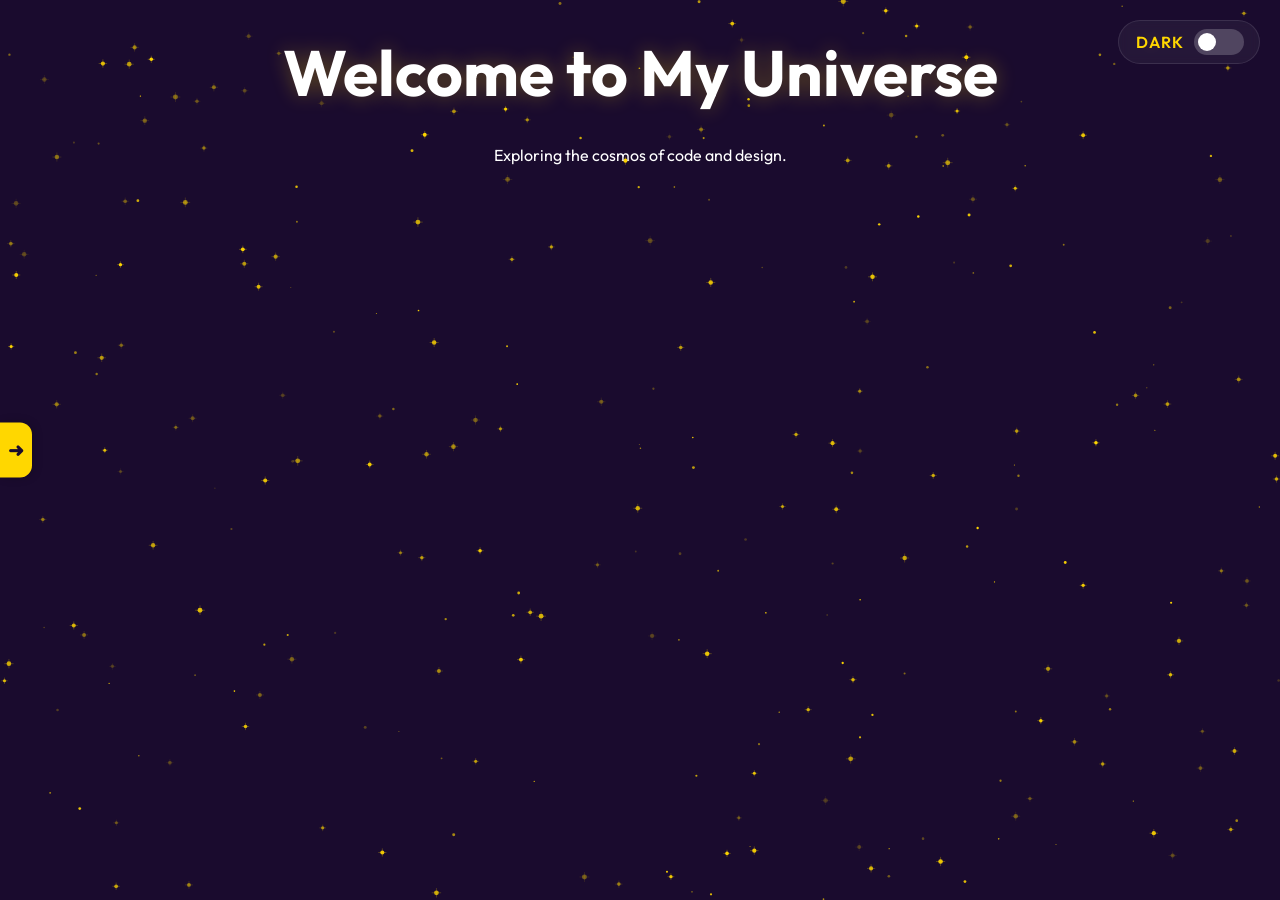
==== index.html @ 4bb1393d "Initial commit: Portfolio app with dark/light mode and animated stars" ====
<!DOCTYPE html>
<html lang="en">

<head>
    <meta charset="UTF-8">
    <meta name="viewport" content="width=device-width, initial-scale=1.0">
    <title>Portfolio</title>
    <link rel="preconnect" href="https://fonts.googleapis.com">
    <link rel="preconnect" href="https://fonts.gstatic.com" crossorigin>
    <link href="https://fonts.googleapis.com/css2?family=Outfit:wght@300;400;600;700&display=swap" rel="stylesheet">
    <link rel="stylesheet" href="style.css">
</head>

<body>
    <canvas id="star-canvas"></canvas>

    <div id="main-container">
        <!-- Slide Button -->
        <button id="nav-toggle" aria-label="Toggle Navigation">
            <span class="icon">➜</span>
        </button>

        <!-- Sidebar Navigation -->
        <nav id="sidebar">
            <div class="user-profile">
                <div class="avatar"></div>
                <div class="username">Muntadher</div>
            </div>
            <ul class="nav-links">
                <li><a href="index.html" class="active">Home</a></li>
                <li><a href="pages/portfolio.html">Portfolio</a></li>
                <li><a href="pages/about.html">About</a></li>
                <li><a href="pages/contact.html">Contact</a></li>
            </ul>
        </nav>

        <!-- Theme Toggle (Top Right) -->
        <div id="theme-toggle-wrapper">
            <span id="theme-label">Dark</span>
            <label class="switch">
                <input type="checkbox" id="theme-toggle">
                <span class="slider round"></span>
            </label>
        </div>

        <!-- Main Content Area -->
        <main id="content">
            <section id="home" class="hero-section">
                <h1>Welcome to My Universe</h1>
                <p>Exploring the cosmos of code and design.</p>
            </section>
            <!-- Other sections can be added here -->
        </main>
    </div>

    <script src="script.js"></script>
</body>

</html>
---- style.css ----
:root {
    --bg-color: #1a0b2e;
    /* Dark Purple */
    --text-color: #ffffff;
    --accent-color: #ffd700;
    /* Gold */
    --sidebar-bg: rgba(255, 255, 255, 0.05);
    --glass-border: rgba(255, 255, 255, 0.1);
    --font-main: 'Outfit', sans-serif;
    --transition-speed: 0.4s;
}

[data-theme="light"] {
    --bg-color: #fce4ec;
    /* Very light pink/purple for contrast with gold */
    --text-color: #2d1b4e;
    --accent-color: #d4af37;
    /* Darker gold for visibility */
    --sidebar-bg: rgba(0, 0, 0, 0.05);
    --glass-border: rgba(0, 0, 0, 0.1);
}

* {
    margin: 0;
    padding: 0;
    box-sizing: border-box;
}

body {
    background-color: var(--bg-color);
    color: var(--text-color);
    font-family: var(--font-main);
    overflow-x: hidden;
    transition: background-color var(--transition-speed);
    height: 100vh;
    width: 100vw;
}

/* Background Stars */
#star-canvas {
    position: fixed;
    top: 0;
    left: 0;
    width: 100%;
    height: 100%;
    z-index: -1;
    pointer-events: none;
}

/* Navigation & Sidebar */
#nav-toggle {
    position: fixed;
    top: 50%;
    left: 0;
    transform: translateY(-50%);
    background: var(--accent-color);
    border: none;
    padding: 1rem 0.5rem;
    cursor: pointer;
    border-top-right-radius: 12px;
    border-bottom-right-radius: 12px;
    z-index: 100;
    box-shadow: 2px 0 10px rgba(0, 0, 0, 0.2);
    transition: left var(--transition-speed) ease;
}

#nav-toggle .icon {
    display: block;
    color: var(--bg-color);
    font-weight: bold;
    font-size: 1.2rem;
    transition: transform var(--transition-speed);
}

#sidebar {
    position: fixed;
    top: 0;
    left: -280px;
    /* Hidden by default */
    width: 280px;
    height: 100%;
    background: var(--sidebar-bg);
    backdrop-filter: blur(15px);
    -webkit-backdrop-filter: blur(15px);
    border-right: 1px solid var(--glass-border);
    padding: 2rem;
    display: flex;
    flex-direction: column;
    transition: left var(--transition-speed) ease;
    z-index: 99;
}

/* Open State */
body.nav-open #sidebar {
    left: 0;
}

body.nav-open #nav-toggle {
    left: 280px;
}

body.nav-open #nav-toggle .icon {
    transform: rotate(180deg);
}

/* Sidebar Content */
.user-profile {
    margin-bottom: 3rem;
    text-align: center;
}

.avatar {
    width: 80px;
    height: 80px;
    background-color: var(--accent-color);
    border-radius: 50%;
    margin: 0 auto 1rem;
    box-shadow: 0 0 15px var(--accent-color);
}

.username {
    font-size: 1.5rem;
    font-weight: 700;
}

.nav-links {
    list-style: none;
    flex: 1;
    display: flex;
    flex-direction: column;
}

.nav-links li {
    margin-bottom: 1.5rem;
}

.nav-links a {
    text-decoration: none;
    color: var(--text-color);
    font-size: 1.2rem;
    font-weight: 600;
    transition: color 0.3s;
}

.nav-links a:hover {
    color: var(--accent-color);
}

.spacer {
    flex-grow: 1;
}

/* Theme Switch Top Right */
#theme-toggle-wrapper {
    position: fixed;
    top: 20px;
    right: 20px;
    display: flex;
    align-items: center;
    gap: 10px;
    z-index: 100;
    background: var(--sidebar-bg);
    backdrop-filter: blur(5px);
    padding: 8px 15px;
    border-radius: 30px;
    border: 1px solid var(--glass-border);
}

#theme-label {
    font-weight: 600;
    font-size: 1rem;
    text-transform: uppercase;
    letter-spacing: 1px;
    color: var(--accent-color);
    min-width: 50px;
    /* Prevent jump when text changes */
    text-align: right;
}

.switch {
    position: relative;
    display: inline-block;
    width: 50px;
    height: 26px;
}

.switch input {
    opacity: 0;
    width: 0;
    height: 0;
}

.slider {
    position: absolute;
    cursor: pointer;
    top: 0;
    left: 0;
    right: 0;
    bottom: 0;
    background-color: rgba(255, 255, 255, 0.2);
    transition: .4s;
}

.slider:before {
    position: absolute;
    content: "";
    height: 18px;
    width: 18px;
    left: 4px;
    bottom: 4px;
    background-color: white;
    transition: .4s;
}

input:checked+.slider {
    background-color: var(--accent-color);
}

input:checked+.slider:before {
    transform: translateX(24px);
    background-color: var(--bg-color);
}

.slider.round {
    border-radius: 34px;
}

.slider.round:before {
    border-radius: 50%;
}


/* Content */
main#content {
    padding: 2rem;
    width: 100%;
    height: 100%;
    display: flex;
    align-items: center;
    justify-content: center;
    transition: padding-left var(--transition-speed) ease;
}



.hero-section {
    text-align: center;
}

.hero-section h1 {
    font-size: 4rem;
    margin-bottom: 2rem;
    text-shadow: 0 0 20px rgba(255, 215, 0, 0.3);
}

@media (max-width: 768px) {
    .hero-section h1 {
        font-size: 2.5rem;
    }
}

/* Page Sections */
.page-section {
    max-width: 800px;
    margin: 0 auto;
    text-align: center;
    padding: 2rem;
    background: rgba(255, 255, 255, 0.03);
    backdrop-filter: blur(10px);
    border-radius: 20px;
    border: 1px solid var(--glass-border);
}

.page-section h1 {
    font-size: 3rem;
    margin-bottom: 1rem;
    color: var(--accent-color);
}

.page-section p {
    font-size: 1.2rem;
    line-height: 1.6;
}

/* Active Link State */
.nav-links a.active {
    color: var(--accent-color);
    position: relative;
}

.nav-links a.active::after {
    content: '';
    position: absolute;
    bottom: -5px;
    left: 0;
    width: 100%;
    height: 2px;
    background: var(--accent-color);
}
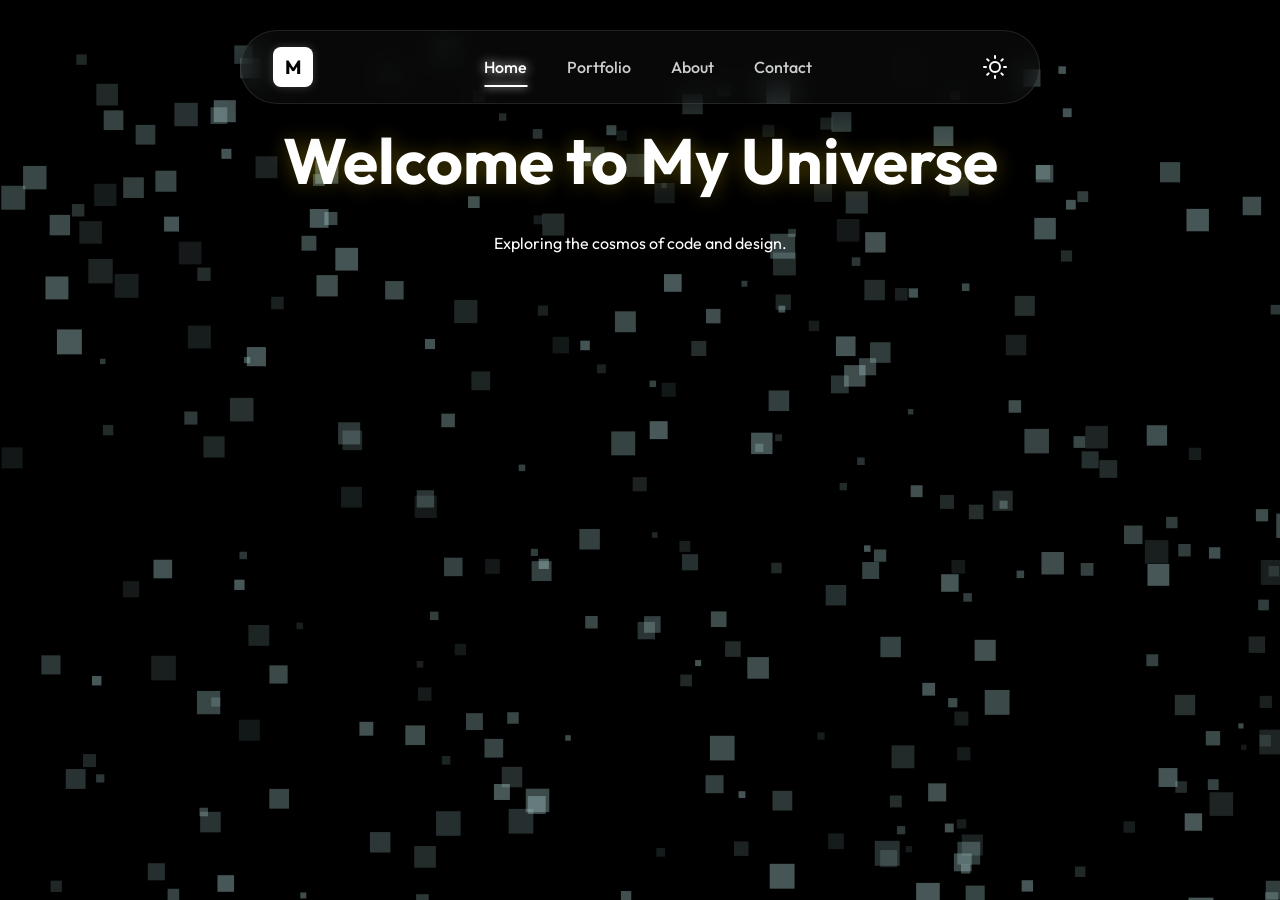
==== commit a8da31cc: "portfolio theme changes" ====
--- a/index.html
+++ b/index.html
@@ -15,33 +15,35 @@
     <canvas id="star-canvas"></canvas>
 
     <div id="main-container">
-        <!-- Slide Button -->
-        <button id="nav-toggle" aria-label="Toggle Navigation">
-            <span class="icon">➜</span>
-        </button>
+        <!-- Floating Navigation -->
+        <nav id="floating-nav">
+            <div class="nav-logo">
+                <div class="logo-box">M</div>
+            </div>
 
-        <!-- Sidebar Navigation -->
-        <nav id="sidebar">
-            <div class="user-profile">
-                <div class="avatar"></div>
-                <div class="username">Muntadher</div>
-            </div>
             <ul class="nav-links">
                 <li><a href="index.html" class="active">Home</a></li>
                 <li><a href="pages/portfolio.html">Portfolio</a></li>
                 <li><a href="pages/about.html">About</a></li>
                 <li><a href="pages/contact.html">Contact</a></li>
             </ul>
+
+            <button id="theme-toggle" aria-label="Toggle Theme">
+                <!-- Sun Icon (Default for dark mode) -->
+                <svg class="theme-icon" xmlns="http://www.w3.org/2000/svg" width="24" height="24" viewBox="0 0 24 24"
+                    fill="none" stroke="currentColor" stroke-width="2" stroke-linecap="round" stroke-linejoin="round">
+                    <circle cx="12" cy="12" r="5"></circle>
+                    <line x1="12" y1="1" x2="12" y2="3"></line>
+                    <line x1="12" y1="21" x2="12" y2="23"></line>
+                    <line x1="4.22" y1="4.22" x2="5.64" y2="5.64"></line>
+                    <line x1="18.36" y1="18.36" x2="19.78" y2="19.78"></line>
+                    <line x1="1" y1="12" x2="3" y2="12"></line>
+                    <line x1="21" y1="12" x2="23" y2="12"></line>
+                    <line x1="4.22" y1="19.78" x2="5.64" y2="18.36"></line>
+                    <line x1="18.36" y1="5.64" x2="19.78" y2="4.22"></line>
+                </svg>
+            </button>
         </nav>
-
-        <!-- Theme Toggle (Top Right) -->
-        <div id="theme-toggle-wrapper">
-            <span id="theme-label">Dark</span>
-            <label class="switch">
-                <input type="checkbox" id="theme-toggle">
-                <span class="slider round"></span>
-            </label>
-        </div>
 
         <!-- Main Content Area -->
         <main id="content">
--- a/style.css
+++ b/style.css
@@ -1,22 +1,20 @@
 :root {
-    --bg-color: #1a0b2e;
-    /* Dark Purple */
+    --bg-color: #000000;
+    /* Black */
     --text-color: #ffffff;
     --accent-color: #ffd700;
     /* Gold */
-    --sidebar-bg: rgba(255, 255, 255, 0.05);
-    --glass-border: rgba(255, 255, 255, 0.1);
+    --input-bg: rgba(255, 255, 255, 0.1);
+    --glass-border: rgba(255, 255, 255, 0.2);
     --font-main: 'Outfit', sans-serif;
     --transition-speed: 0.4s;
 }
 
 [data-theme="light"] {
-    --bg-color: #fce4ec;
-    /* Very light pink/purple for contrast with gold */
-    --text-color: #2d1b4e;
+    --bg-color: #ffffff;
+    --text-color: #1a1a1a;
     --accent-color: #d4af37;
-    /* Darker gold for visibility */
-    --sidebar-bg: rgba(0, 0, 0, 0.05);
+    --input-bg: rgba(0, 0, 0, 0.05);
     --glass-border: rgba(0, 0, 0, 0.1);
 }
 
@@ -36,209 +34,147 @@
     width: 100vw;
 }
 
-/* Background Stars */
+/* Background Canvas */
 #star-canvas {
     position: fixed;
     top: 0;
     left: 0;
     width: 100%;
     height: 100%;
-    z-index: -1;
+    z-index: 0;
     pointer-events: none;
 }
 
-/* Navigation & Sidebar */
-#nav-toggle {
+/* Floating Navigation */
+#floating-nav {
     position: fixed;
-    top: 50%;
-    left: 0;
-    transform: translateY(-50%);
-    background: var(--accent-color);
-    border: none;
-    padding: 1rem 0.5rem;
-    cursor: pointer;
-    border-top-right-radius: 12px;
-    border-bottom-right-radius: 12px;
-    z-index: 100;
-    box-shadow: 2px 0 10px rgba(0, 0, 0, 0.2);
-    transition: left var(--transition-speed) ease;
-}
-
-#nav-toggle .icon {
-    display: block;
+    top: 30px;
+    left: 50%;
+    transform: translateX(-50%);
+    display: flex;
+    align-items: center;
+    justify-content: space-between;
+    width: 90%;
+    max-width: 800px;
+    background: rgba(20, 20, 20, 0.4);
+    /* Dark semi-transparent */
+    backdrop-filter: blur(15px);
+    -webkit-backdrop-filter: blur(15px);
+    padding: 1rem 2rem;
+    border-radius: 50px;
+    border: 1px solid rgba(255, 255, 255, 0.1);
+    box-shadow: 0 10px 30px rgba(0, 0, 0, 0.5);
+    z-index: 1000;
+    transition: all 0.3s ease;
+}
+
+[data-theme="light"] #floating-nav {
+    background: rgba(255, 255, 255, 0.5);
+    border: 1px solid rgba(0, 0, 0, 0.1);
+}
+
+/* Logo */
+.nav-logo {
+    display: flex;
+    align-items: center;
+}
+
+.logo-box {
+    width: 40px;
+    height: 40px;
+    background: var(--text-color);
     color: var(--bg-color);
+    display: flex;
+    align-items: center;
+    justify-content: center;
     font-weight: bold;
     font-size: 1.2rem;
-    transition: transform var(--transition-speed);
-}
-
-#sidebar {
-    position: fixed;
-    top: 0;
-    left: -280px;
-    /* Hidden by default */
-    width: 280px;
-    height: 100%;
-    background: var(--sidebar-bg);
-    backdrop-filter: blur(15px);
-    -webkit-backdrop-filter: blur(15px);
-    border-right: 1px solid var(--glass-border);
-    padding: 2rem;
-    display: flex;
-    flex-direction: column;
-    transition: left var(--transition-speed) ease;
-    z-index: 99;
-}
-
-/* Open State */
-body.nav-open #sidebar {
-    left: 0;
-}
-
-body.nav-open #nav-toggle {
-    left: 280px;
-}
-
-body.nav-open #nav-toggle .icon {
-    transform: rotate(180deg);
-}
-
-/* Sidebar Content */
-.user-profile {
-    margin-bottom: 3rem;
-    text-align: center;
-}
-
-.avatar {
-    width: 80px;
-    height: 80px;
-    background-color: var(--accent-color);
-    border-radius: 50%;
-    margin: 0 auto 1rem;
-    box-shadow: 0 0 15px var(--accent-color);
-}
-
-.username {
-    font-size: 1.5rem;
-    font-weight: 700;
-}
-
+    border-radius: 8px;
+    box-shadow: 0 0 10px rgba(255, 255, 255, 0.2);
+}
+
+/* Nav Links */
 .nav-links {
     list-style: none;
-    flex: 1;
-    display: flex;
-    flex-direction: column;
+    display: flex;
+    gap: 2.5rem;
+    margin: 0;
+    padding: 0;
 }
 
 .nav-links li {
-    margin-bottom: 1.5rem;
+    margin: 0;
 }
 
 .nav-links a {
+    position: relative;
     text-decoration: none;
     color: var(--text-color);
-    font-size: 1.2rem;
-    font-weight: 600;
-    transition: color 0.3s;
-}
-
-.nav-links a:hover {
-    color: var(--accent-color);
-}
-
-.spacer {
-    flex-grow: 1;
-}
-
-/* Theme Switch Top Right */
-#theme-toggle-wrapper {
-    position: fixed;
-    top: 20px;
-    right: 20px;
-    display: flex;
-    align-items: center;
-    gap: 10px;
-    z-index: 100;
-    background: var(--sidebar-bg);
-    backdrop-filter: blur(5px);
-    padding: 8px 15px;
-    border-radius: 30px;
-    border: 1px solid var(--glass-border);
-}
-
-#theme-label {
-    font-weight: 600;
     font-size: 1rem;
-    text-transform: uppercase;
-    letter-spacing: 1px;
-    color: var(--accent-color);
-    min-width: 50px;
-    /* Prevent jump when text changes */
-    text-align: right;
-}
-
-.switch {
-    position: relative;
-    display: inline-block;
-    width: 50px;
-    height: 26px;
-}
-
-.switch input {
-    opacity: 0;
-    width: 0;
-    height: 0;
-}
-
-.slider {
+    font-weight: 500;
+    transition: color 0.3s, text-shadow 0.3s;
+    opacity: 0.8;
+}
+
+.nav-links a:hover,
+.nav-links a.active {
+    opacity: 1;
+    color: var(--text-color);
+    /* Glow effect */
+    text-shadow: 0 0 12px var(--text-color);
+}
+
+/* Underline Animation */
+.nav-links a::after {
+    content: '';
     position: absolute;
+    bottom: -10px;
+    left: 50%;
+    transform: translateX(-50%);
+    width: 0%;
+    height: 2px;
+    background-color: var(--text-color);
+    /* Match text color like reference */
+    transition: width 0.3s ease;
+    box-shadow: 0 0 8px var(--text-color);
+}
+
+.nav-links a:hover::after,
+.nav-links a.active::after {
+    width: 100%;
+}
+
+/* Theme Toggle Button */
+#theme-toggle {
+    background: none;
+    border: none;
     cursor: pointer;
-    top: 0;
-    left: 0;
-    right: 0;
-    bottom: 0;
-    background-color: rgba(255, 255, 255, 0.2);
-    transition: .4s;
-}
-
-.slider:before {
-    position: absolute;
-    content: "";
-    height: 18px;
-    width: 18px;
-    left: 4px;
-    bottom: 4px;
-    background-color: white;
-    transition: .4s;
-}
-
-input:checked+.slider {
-    background-color: var(--accent-color);
-}
-
-input:checked+.slider:before {
-    transform: translateX(24px);
-    background-color: var(--bg-color);
-}
-
-.slider.round {
-    border-radius: 34px;
-}
-
-.slider.round:before {
-    border-radius: 50%;
+    color: var(--text-color);
+    transition: transform 0.3s ease, filter 0.3s;
+    display: flex;
+    align-items: center;
+    justify-content: center;
+}
+
+#theme-toggle:hover {
+    transform: rotate(15deg) scale(1.1);
+    filter: drop-shadow(0 0 5px var(--text-color));
 }
 
 
 /* Content */
 main#content {
     padding: 2rem;
+    padding-top: 120px;
+    /* Safe space for floating nav */
     width: 100%;
     height: 100%;
     display: flex;
     align-items: center;
     justify-content: center;
     transition: padding-left var(--transition-speed) ease;
+    position: relative;
+    z-index: 2;
 }
 
 
@@ -282,18 +218,4 @@
     line-height: 1.6;
 }
 
-/* Active Link State */
-.nav-links a.active {
-    color: var(--accent-color);
-    position: relative;
-}
-
-.nav-links a.active::after {
-    content: '';
-    position: absolute;
-    bottom: -5px;
-    left: 0;
-    width: 100%;
-    height: 2px;
-    background: var(--accent-color);
-}+/* Active Link State */
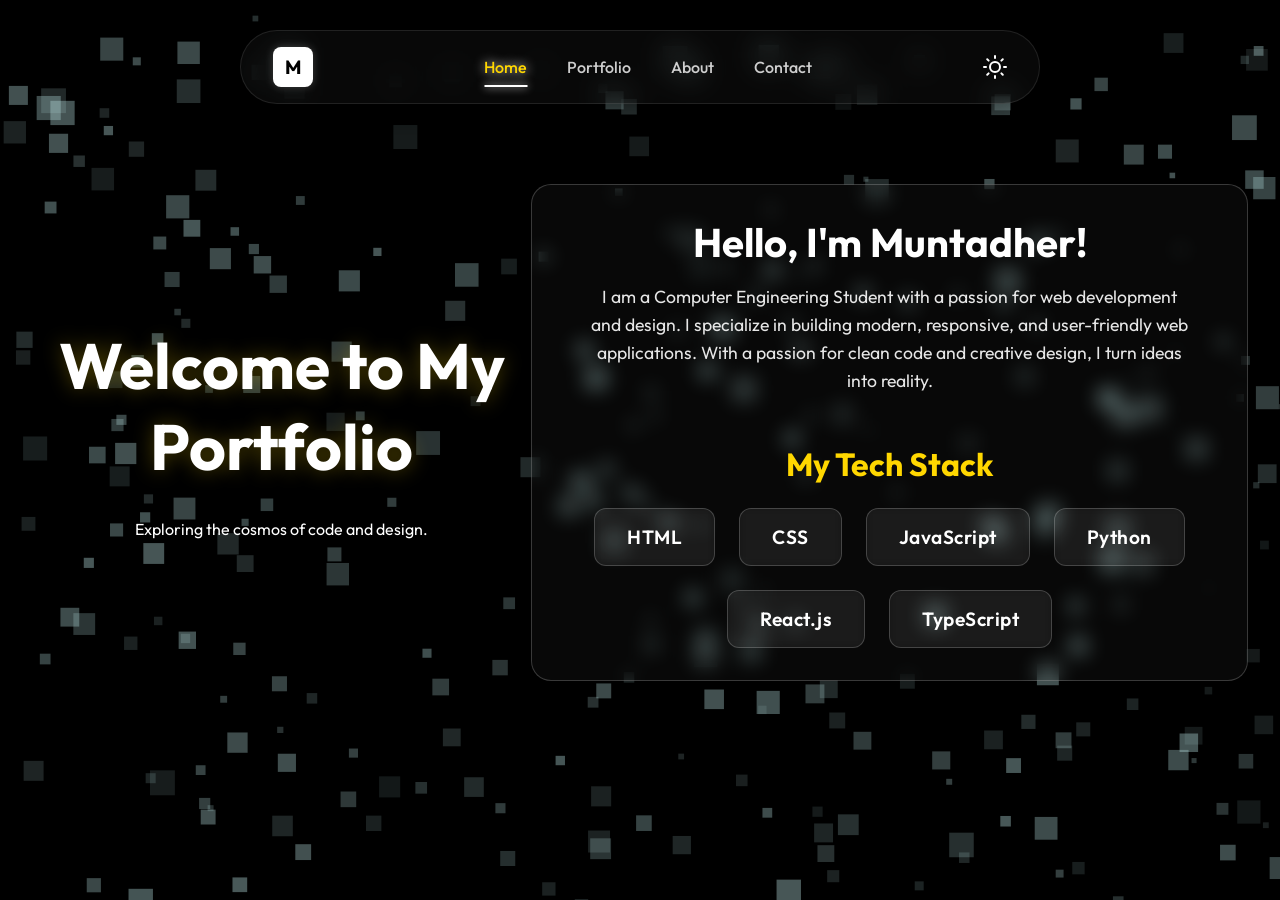
==== commit b4a88365: "Skills and intro" ====
--- a/index.html
+++ b/index.html
@@ -48,8 +48,44 @@
         <!-- Main Content Area -->
         <main id="content">
             <section id="home" class="hero-section">
-                <h1>Welcome to My Universe</h1>
+                <h1>Welcome to My Portfolio</h1>
                 <p>Exploring the cosmos of code and design.</p>
+            </section>
+
+            <!-- Intro & Skills Section -->
+            <section id="intro-skills" class="page-section">
+                <div class="intro-container">
+                    <h2>Hello, I'm Muntadher!</h2>
+                    <p>
+                        I am a Computer Engineering Student with a passion for web development and design.
+                        I specialize in building modern, responsive, and user-friendly web applications.
+                        With a passion for clean code and creative design, I turn ideas into reality.
+                    </p>
+                </div>
+
+                <div class="skills-container">
+                    <h3>My Tech Stack</h3>
+                    <div class="skills-grid">
+                        <div class="skill-card">
+                            <span class="skill-name">HTML</span>
+                        </div>
+                        <div class="skill-card">
+                            <span class="skill-name">CSS</span>
+                        </div>
+                        <div class="skill-card">
+                            <span class="skill-name">JavaScript</span>
+                        </div>
+                        <div class="skill-card">
+                            <span class="skill-name">Python</span>
+                        </div>
+                        <div class="skill-card">
+                            <span class="skill-name">React.js</span>
+                        </div>
+                        <div class="skill-card">
+                            <span class="skill-name">TypeScript</span>
+                        </div>
+                    </div>
+                </div>
             </section>
             <!-- Other sections can be added here -->
         </main>
--- a/style.css
+++ b/style.css
@@ -218,4 +218,78 @@
     line-height: 1.6;
 }
 
-/* Active Link State */+/* Active Link State */
+.nav-links a.active {
+    color: var(--accent-color);
+}
+
+/* Intro & Skills Section */
+#intro-skills {
+    margin-top: 4rem;
+    margin-bottom: 4rem;
+    display: flex;
+    flex-direction: column;
+    gap: 3rem;
+}
+
+.intro-container h2 {
+    font-size: 2.5rem;
+    margin-bottom: 1rem;
+    color: var(--text-color);
+}
+
+.intro-container p {
+    font-size: 1.1rem;
+    opacity: 0.9;
+    max-width: 600px;
+    margin: 0 auto;
+}
+
+.skills-container h3 {
+    font-size: 2rem;
+    margin-bottom: 1.5rem;
+    color: var(--accent-color);
+}
+
+.skills-grid {
+    display: flex;
+    flex-wrap: wrap;
+    justify-content: center;
+    gap: 1.5rem;
+}
+
+.skill-card {
+    background: rgba(255, 255, 255, 0.05);
+    backdrop-filter: blur(5px);
+    border: 1px solid var(--glass-border);
+    padding: 1rem 2rem;
+    border-radius: 12px;
+    transition: all 0.3s ease;
+    cursor: default;
+    position: relative;
+    overflow: hidden;
+}
+
+.skill-card:hover {
+    transform: translateY(-5px);
+    background: rgba(255, 255, 255, 0.1);
+    box-shadow: 0 5px 15px rgba(0, 0, 0, 0.3);
+    border-color: var(--accent-color);
+}
+
+.skill-name {
+    font-size: 1.2rem;
+    font-weight: 600;
+    color: var(--text-color);
+    letter-spacing: 0.5px;
+}
+
+[data-theme="light"] .skill-card {
+    background: rgba(0, 0, 0, 0.05);
+    box-shadow: 0 2px 10px rgba(0, 0, 0, 0.05);
+}
+
+[data-theme="light"] .skill-card:hover {
+    background: rgba(0, 0, 0, 0.08);
+    box-shadow: 0 5px 15px rgba(0, 0, 0, 0.1);
+}
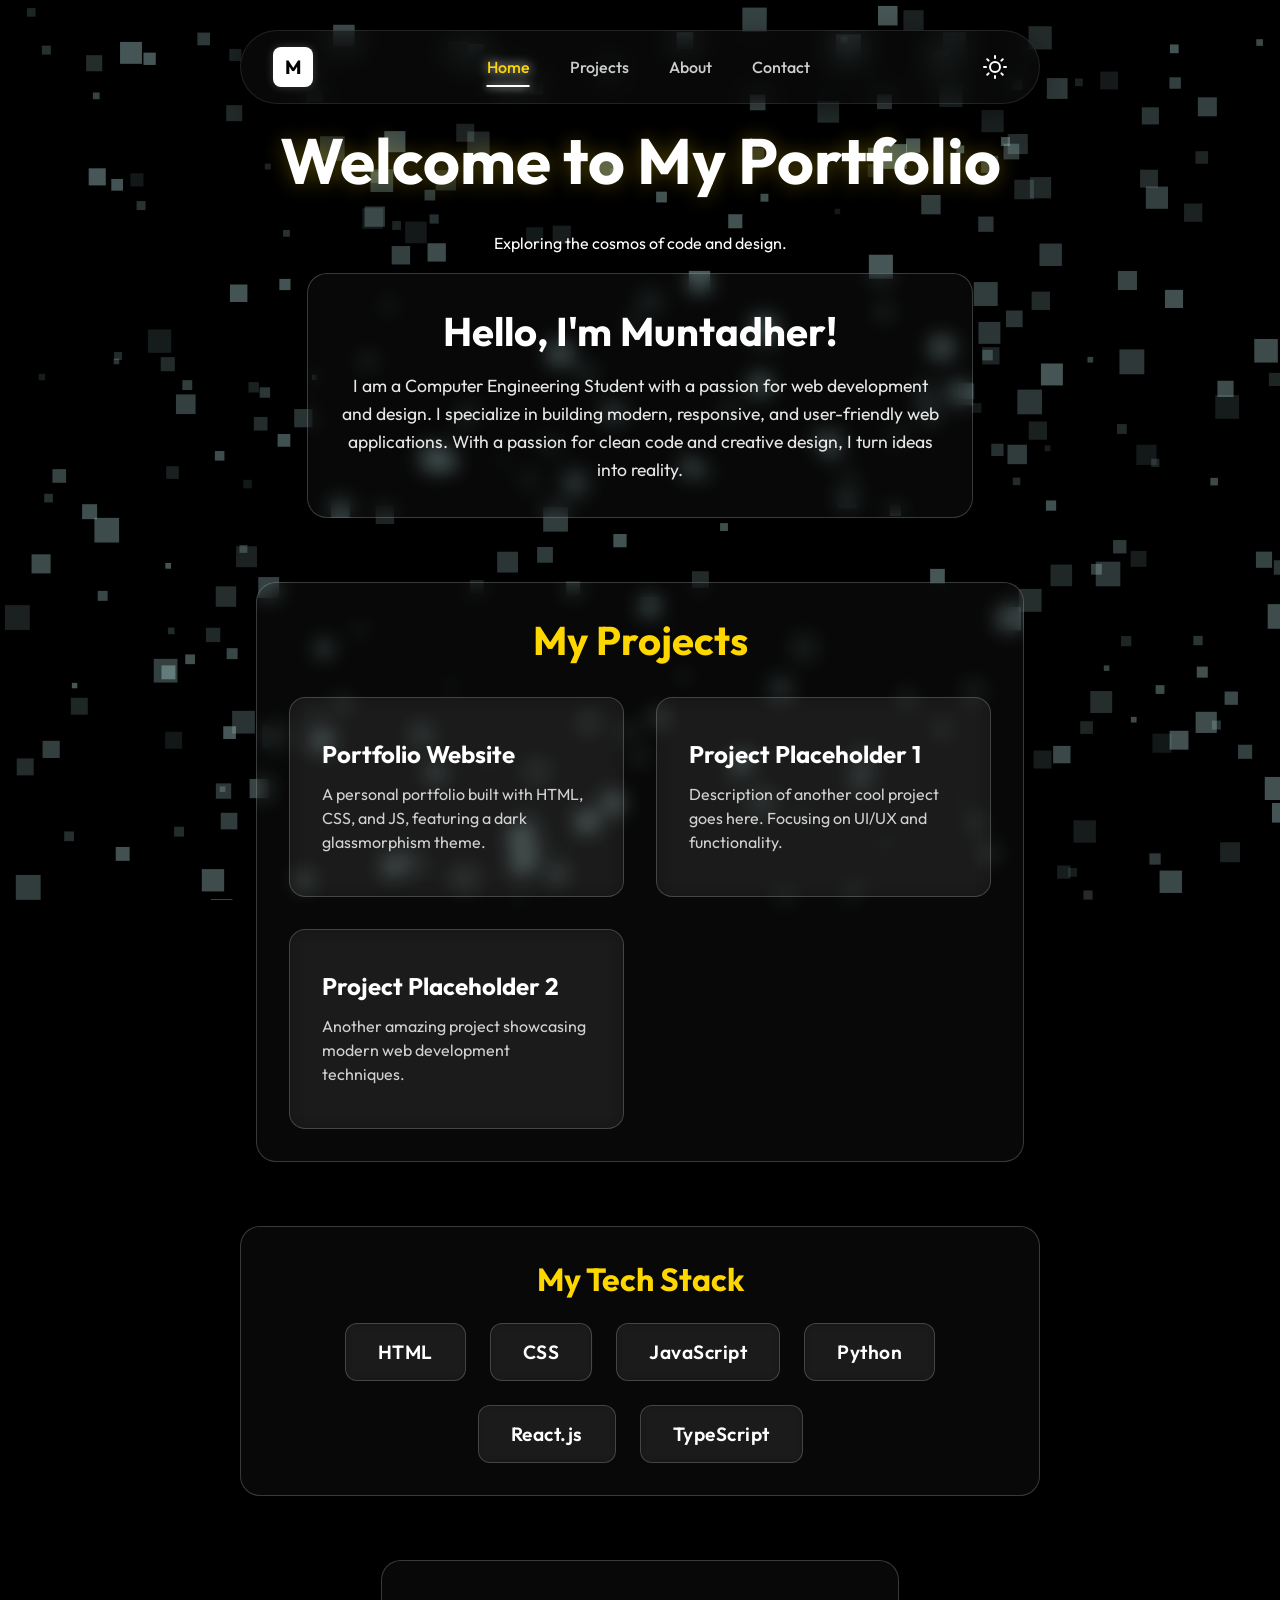
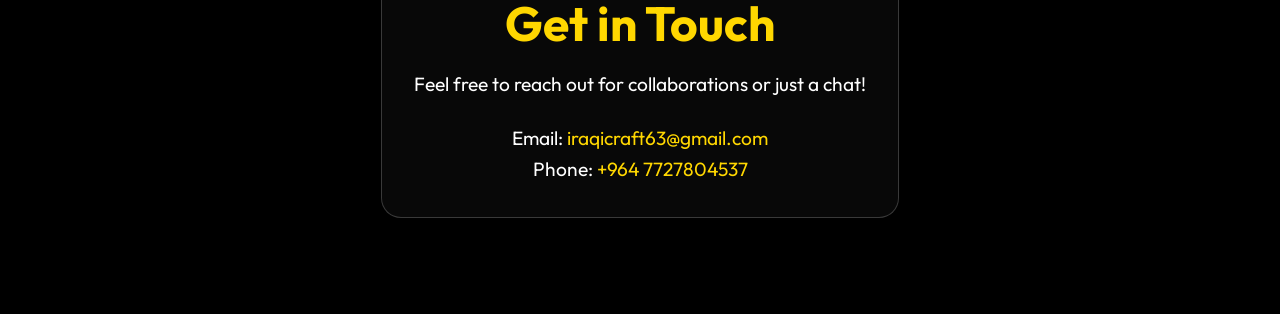
==== commit 6a3ec307: "Final Touch" ====
--- a/index.html
+++ b/index.html
@@ -22,10 +22,10 @@
             </div>
 
             <ul class="nav-links">
-                <li><a href="index.html" class="active">Home</a></li>
-                <li><a href="pages/portfolio.html">Portfolio</a></li>
-                <li><a href="pages/about.html">About</a></li>
-                <li><a href="pages/contact.html">Contact</a></li>
+                <li><a href="#home" class="active">Home</a></li>
+                <li><a href="#projects">Projects</a></li>
+                <li><a href="#about">About</a></li>
+                <li><a href="#contact">Contact</a></li>
             </ul>
 
             <button id="theme-toggle" aria-label="Toggle Theme">
@@ -49,11 +49,11 @@
         <main id="content">
             <section id="home" class="hero-section">
                 <h1>Welcome to My Portfolio</h1>
-                <p>Exploring the cosmos of code and design.</p>
+                <p>Exploring the cosmos of code and design.</p><br>
             </section>
 
-            <!-- Intro & Skills Section -->
-            <section id="intro-skills" class="page-section">
+            <!-- About Section -->
+            <section id="about" class="page-section">
                 <div class="intro-container">
                     <h2>Hello, I'm Muntadher!</h2>
                     <p>
@@ -62,7 +62,36 @@
                         With a passion for clean code and creative design, I turn ideas into reality.
                     </p>
                 </div>
+            </section>
 
+            <!-- Projects Section -->
+            <section id="projects" class="page-section">
+                <h2>My Projects</h2>
+                <div class="projects-grid">
+                    <div class="project-card">
+                        <div class="project-content">
+                            <h3>Portfolio Website</h3>
+                            <p>A personal portfolio built with HTML, CSS, and JS, featuring a dark glassmorphism theme.
+                            </p>
+                        </div>
+                    </div>
+                    <div class="project-card">
+                        <div class="project-content">
+                            <h3>Project Placeholder 1</h3>
+                            <p>Description of another cool project goes here. Focusing on UI/UX and functionality.</p>
+                        </div>
+                    </div>
+                    <div class="project-card">
+                        <div class="project-content">
+                            <h3>Project Placeholder 2</h3>
+                            <p>Another amazing project showcasing modern web development techniques.</p>
+                        </div>
+                    </div>
+                </div>
+            </section>
+
+            <!-- Skills Section -->
+            <section id="skills" class="page-section">
                 <div class="skills-container">
                     <h3>My Tech Stack</h3>
                     <div class="skills-grid">
@@ -87,7 +116,19 @@
                     </div>
                 </div>
             </section>
-            <!-- Other sections can be added here -->
+
+
+            <!-- Contact Section -->
+            <section id="contact" class="page-section">
+                <h1>Get in Touch</h1>
+                <p>Feel free to reach out for collaborations or just a chat!</p>
+                <div style="margin-top: 1.5rem;">
+                    <p>Email: <a href="mailto:email@example.com"
+                            style="color: var(--accent-color); text-decoration: none;">iraqicraft63@gmail.com</a></p>
+                    <p>Phone: <a href="tel:+1234567890" style="color: var(--accent-color); text-decoration: none;">
+                            +964 7727804537</a></p>
+                </div>
+            </section>
         </main>
     </div>
 
--- a/style.css
+++ b/style.css
@@ -30,8 +30,13 @@
     font-family: var(--font-main);
     overflow-x: hidden;
     transition: background-color var(--transition-speed);
-    height: 100vh;
+    min-height: 100vh;
     width: 100vw;
+    scroll-behavior: smooth;
+}
+
+html {
+    scroll-behavior: smooth;
 }
 
 /* Background Canvas */
@@ -168,10 +173,11 @@
     padding-top: 120px;
     /* Safe space for floating nav */
     width: 100%;
-    height: 100%;
-    display: flex;
-    align-items: center;
-    justify-content: center;
+    /* height: 100%; Removed to allow content to grow */
+    display: flex;
+    flex-direction: column;
+    align-items: center;
+    justify-content: flex-start;
     transition: padding-left var(--transition-speed) ease;
     position: relative;
     z-index: 2;
@@ -223,13 +229,16 @@
     color: var(--accent-color);
 }
 
-/* Intro & Skills Section */
-#intro-skills {
-    margin-top: 4rem;
+/* Sections Spacing */
+.page-section {
     margin-bottom: 4rem;
+}
+
+#intro,
+#skills {
     display: flex;
     flex-direction: column;
-    gap: 3rem;
+    gap: 2rem;
 }
 
 .intro-container h2 {
@@ -292,4 +301,67 @@
 [data-theme="light"] .skill-card:hover {
     background: rgba(0, 0, 0, 0.08);
     box-shadow: 0 5px 15px rgba(0, 0, 0, 0.1);
+}
+
+/* Projects Section */
+#projects {
+    margin-bottom: 4rem;
+}
+
+#projects h2 {
+    font-size: 2.5rem;
+    margin-bottom: 2rem;
+    color: var(--accent-color);
+}
+
+.projects-grid {
+    display: grid;
+    grid-template-columns: repeat(auto-fit, minmax(280px, 1fr));
+    gap: 2rem;
+    width: 100%;
+}
+
+.project-card {
+    background: rgba(255, 255, 255, 0.05);
+    backdrop-filter: blur(10px);
+    border: 1px solid var(--glass-border);
+    border-radius: 16px;
+    overflow: hidden;
+    transition: transform 0.3s ease, box-shadow 0.3s ease;
+    min-height: 200px;
+    display: flex;
+    flex-direction: column;
+    justify-content: center;
+}
+
+.project-card:hover {
+    transform: translateY(-8px);
+    box-shadow: 0 10px 30px rgba(0, 0, 0, 0.3);
+    border-color: var(--accent-color);
+}
+
+.project-content {
+    padding: 2rem;
+    text-align: left;
+}
+
+.project-content h3 {
+    font-size: 1.5rem;
+    margin-bottom: 0.8rem;
+    color: var(--text-color);
+}
+
+.project-content p {
+    font-size: 1rem;
+    line-height: 1.5;
+    opacity: 0.8;
+}
+
+[data-theme="light"] .project-card {
+    background: rgba(0, 0, 0, 0.05);
+    box-shadow: 0 4px 6px rgba(0, 0, 0, 0.05);
+}
+
+[data-theme="light"] .project-card:hover {
+    box-shadow: 0 10px 20px rgba(0, 0, 0, 0.1);
 }
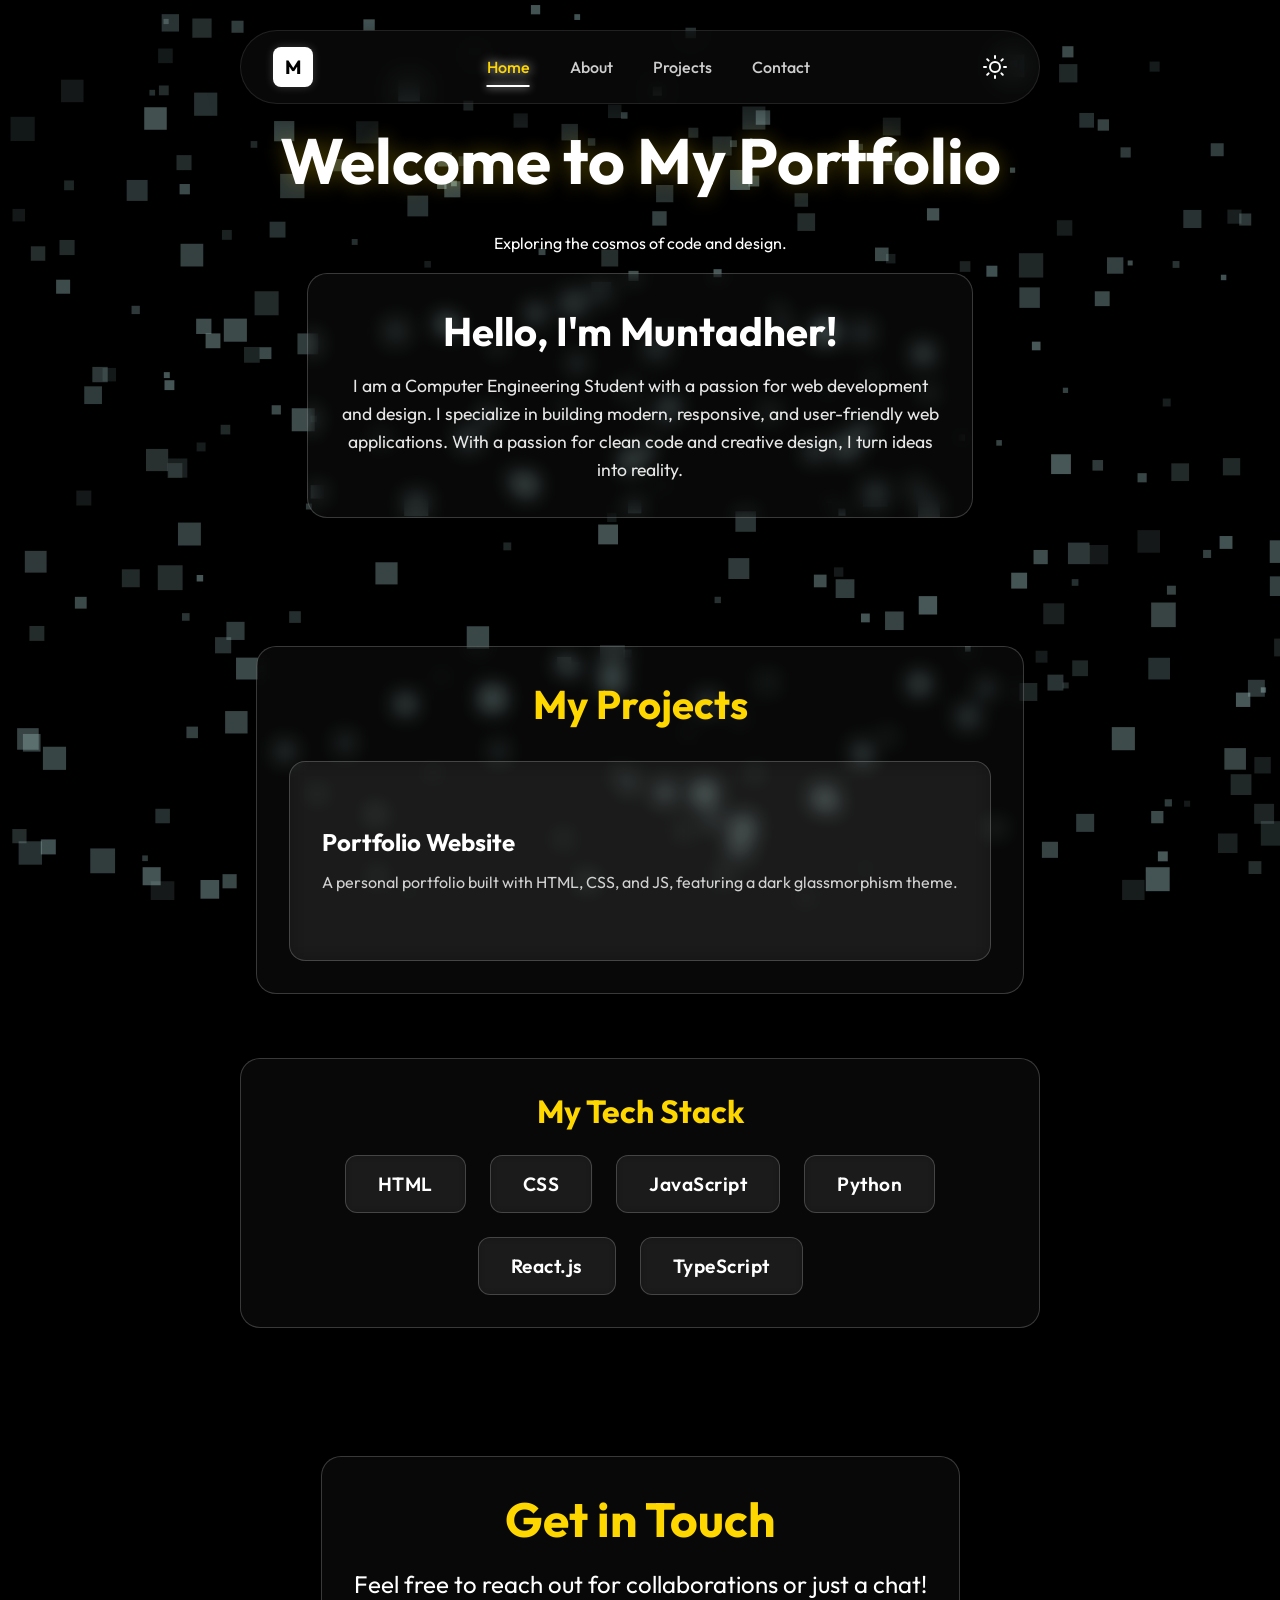
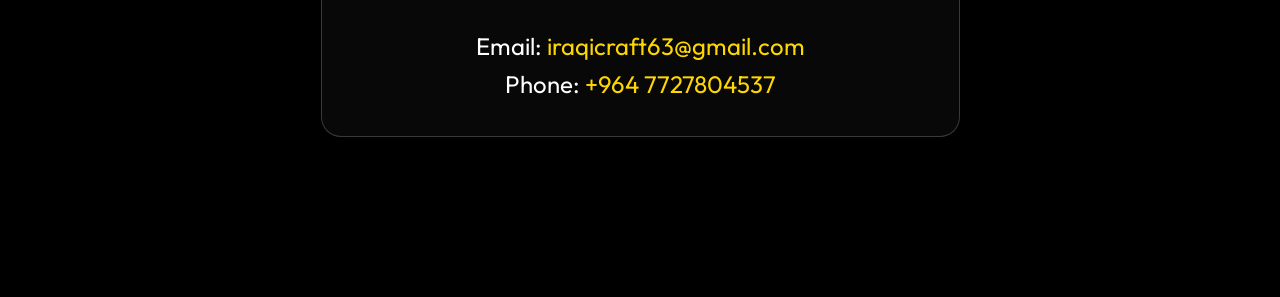
==== commit d085d147: "Final form" ====
--- a/index.html
+++ b/index.html
@@ -22,9 +22,9 @@
             </div>
 
             <ul class="nav-links">
-                <li><a href="#home" class="active">Home</a></li>
+                <li><a href="#" class="active">Home</a></li>
+                <li><a href="#about">About</a></li>
                 <li><a href="#projects">Projects</a></li>
-                <li><a href="#about">About</a></li>
                 <li><a href="#contact">Contact</a></li>
             </ul>
 
@@ -75,18 +75,7 @@
                             </p>
                         </div>
                     </div>
-                    <div class="project-card">
-                        <div class="project-content">
-                            <h3>Project Placeholder 1</h3>
-                            <p>Description of another cool project goes here. Focusing on UI/UX and functionality.</p>
-                        </div>
-                    </div>
-                    <div class="project-card">
-                        <div class="project-content">
-                            <h3>Project Placeholder 2</h3>
-                            <p>Another amazing project showcasing modern web development techniques.</p>
-                        </div>
-                    </div>
+
                 </div>
             </section>
 
--- a/style.css
+++ b/style.css
@@ -204,9 +204,14 @@
 /* Page Sections */
 .page-section {
     max-width: 800px;
+    width: fit-content;
     margin: 0 auto;
     text-align: center;
     padding: 2rem;
+    display: flex;
+    flex-direction: column;
+    justify-content: center;
+    scroll-margin-top: 150px;
     background: rgba(255, 255, 255, 0.03);
     backdrop-filter: blur(10px);
     border-radius: 20px;
@@ -220,7 +225,7 @@
 }
 
 .page-section p {
-    font-size: 1.2rem;
+    font-size: 1.5rem;
     line-height: 1.6;
 }
 
@@ -231,7 +236,7 @@
 
 /* Sections Spacing */
 .page-section {
-    margin-bottom: 4rem;
+    margin-bottom: 8rem;
 }
 
 #intro,
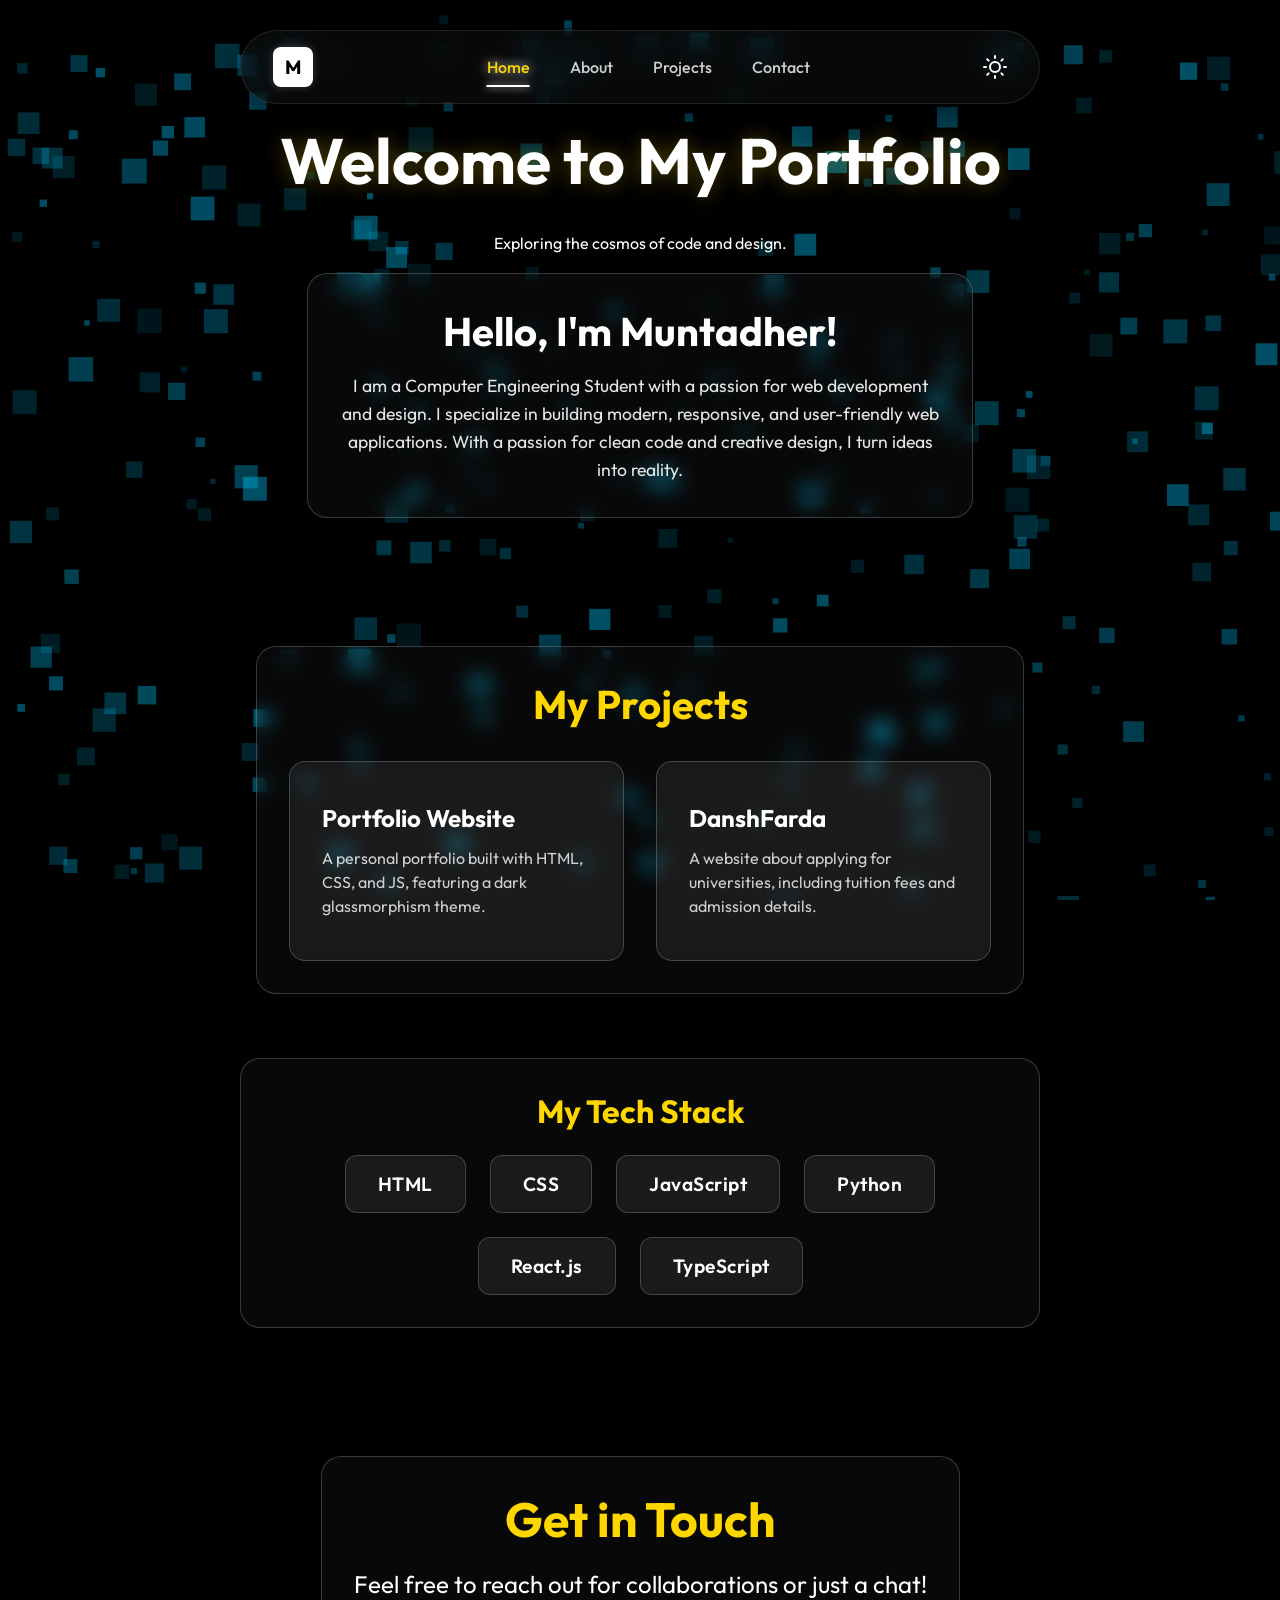
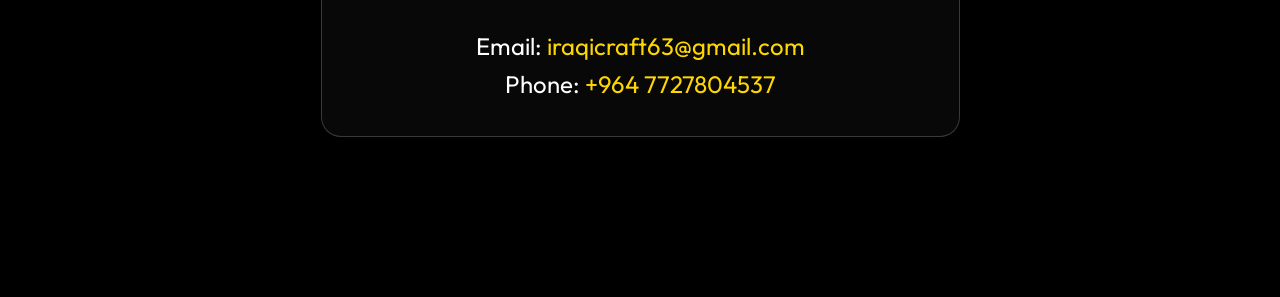
==== commit 82700094: "Cubes color change" ====
--- a/index.html
+++ b/index.html
@@ -75,7 +75,13 @@
                             </p>
                         </div>
                     </div>
-
+                    <div class="project-card">
+                        <div class="project-content">
+                            <h3>DanshFarda</h3>
+                            <p>A website about applying for universities, including tuition fees and admission details.
+                            </p>
+                        </div>
+                    </div>
                 </div>
             </section>
 
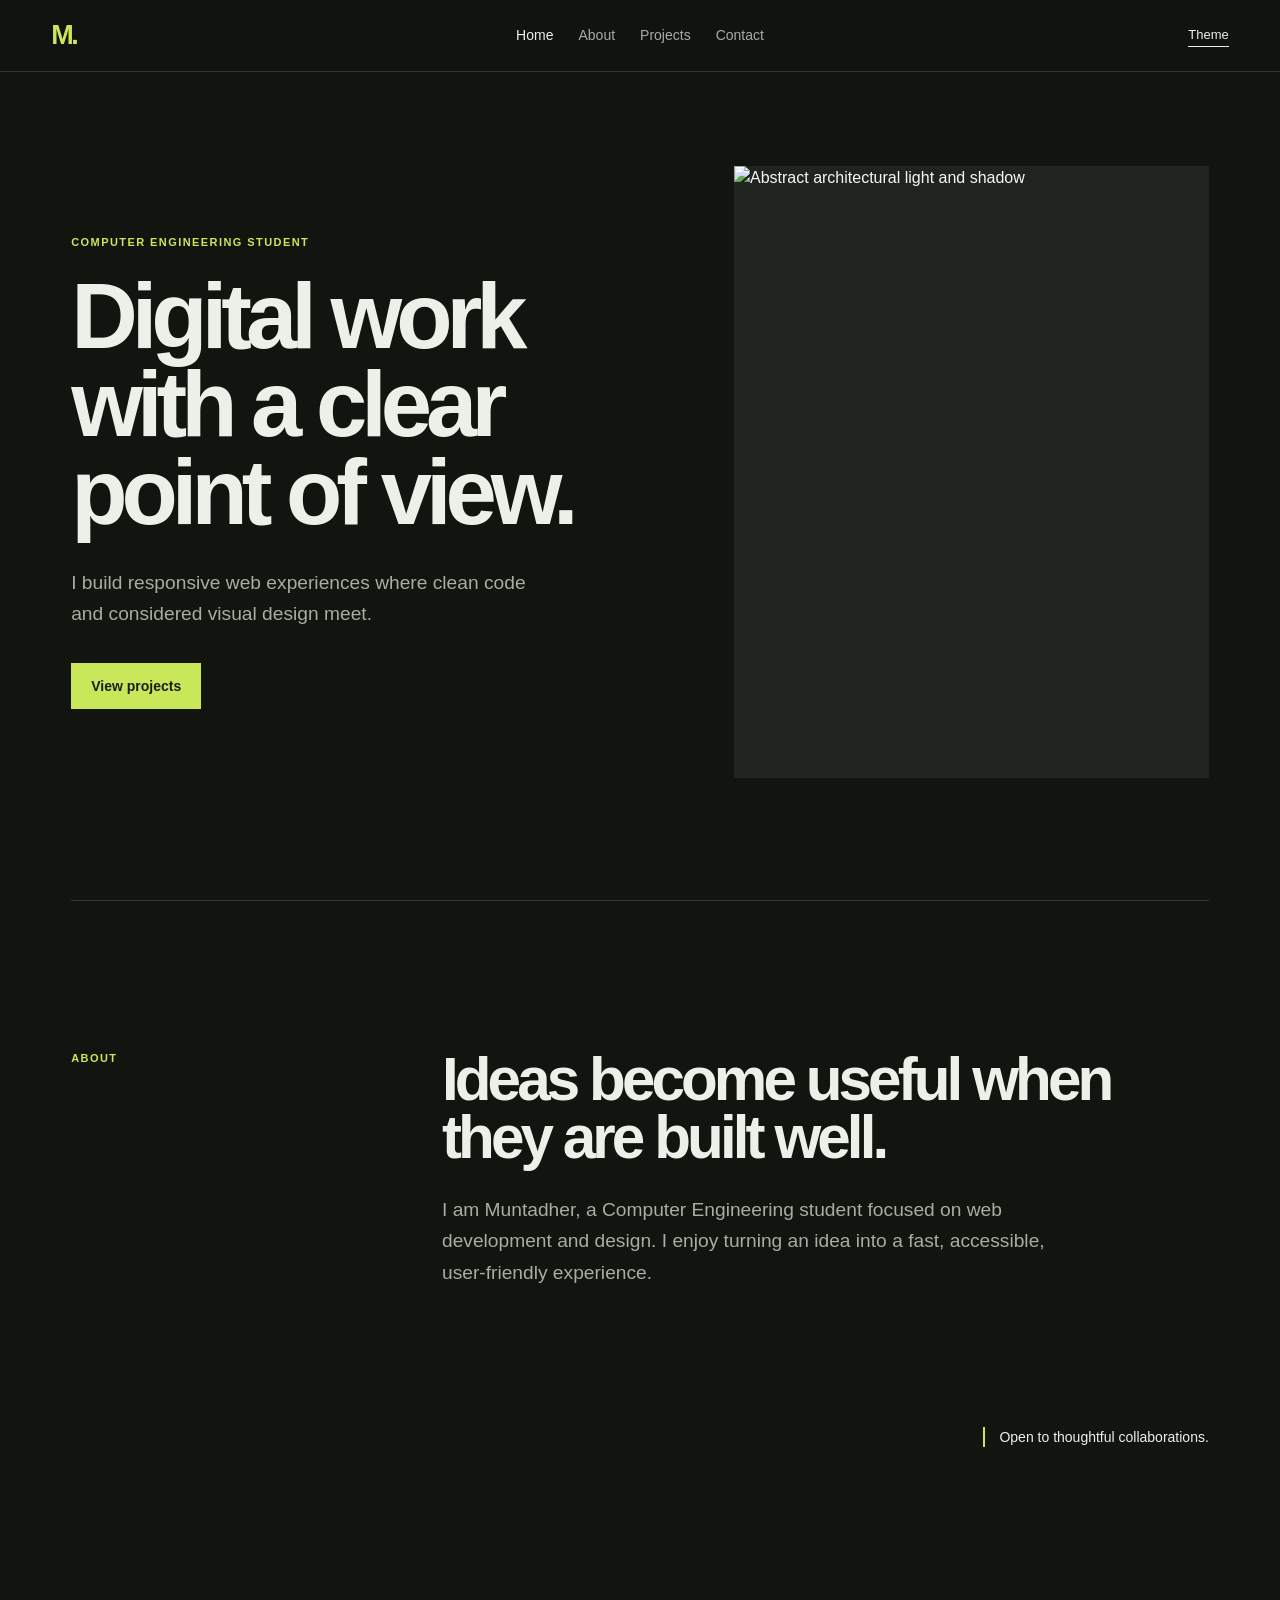
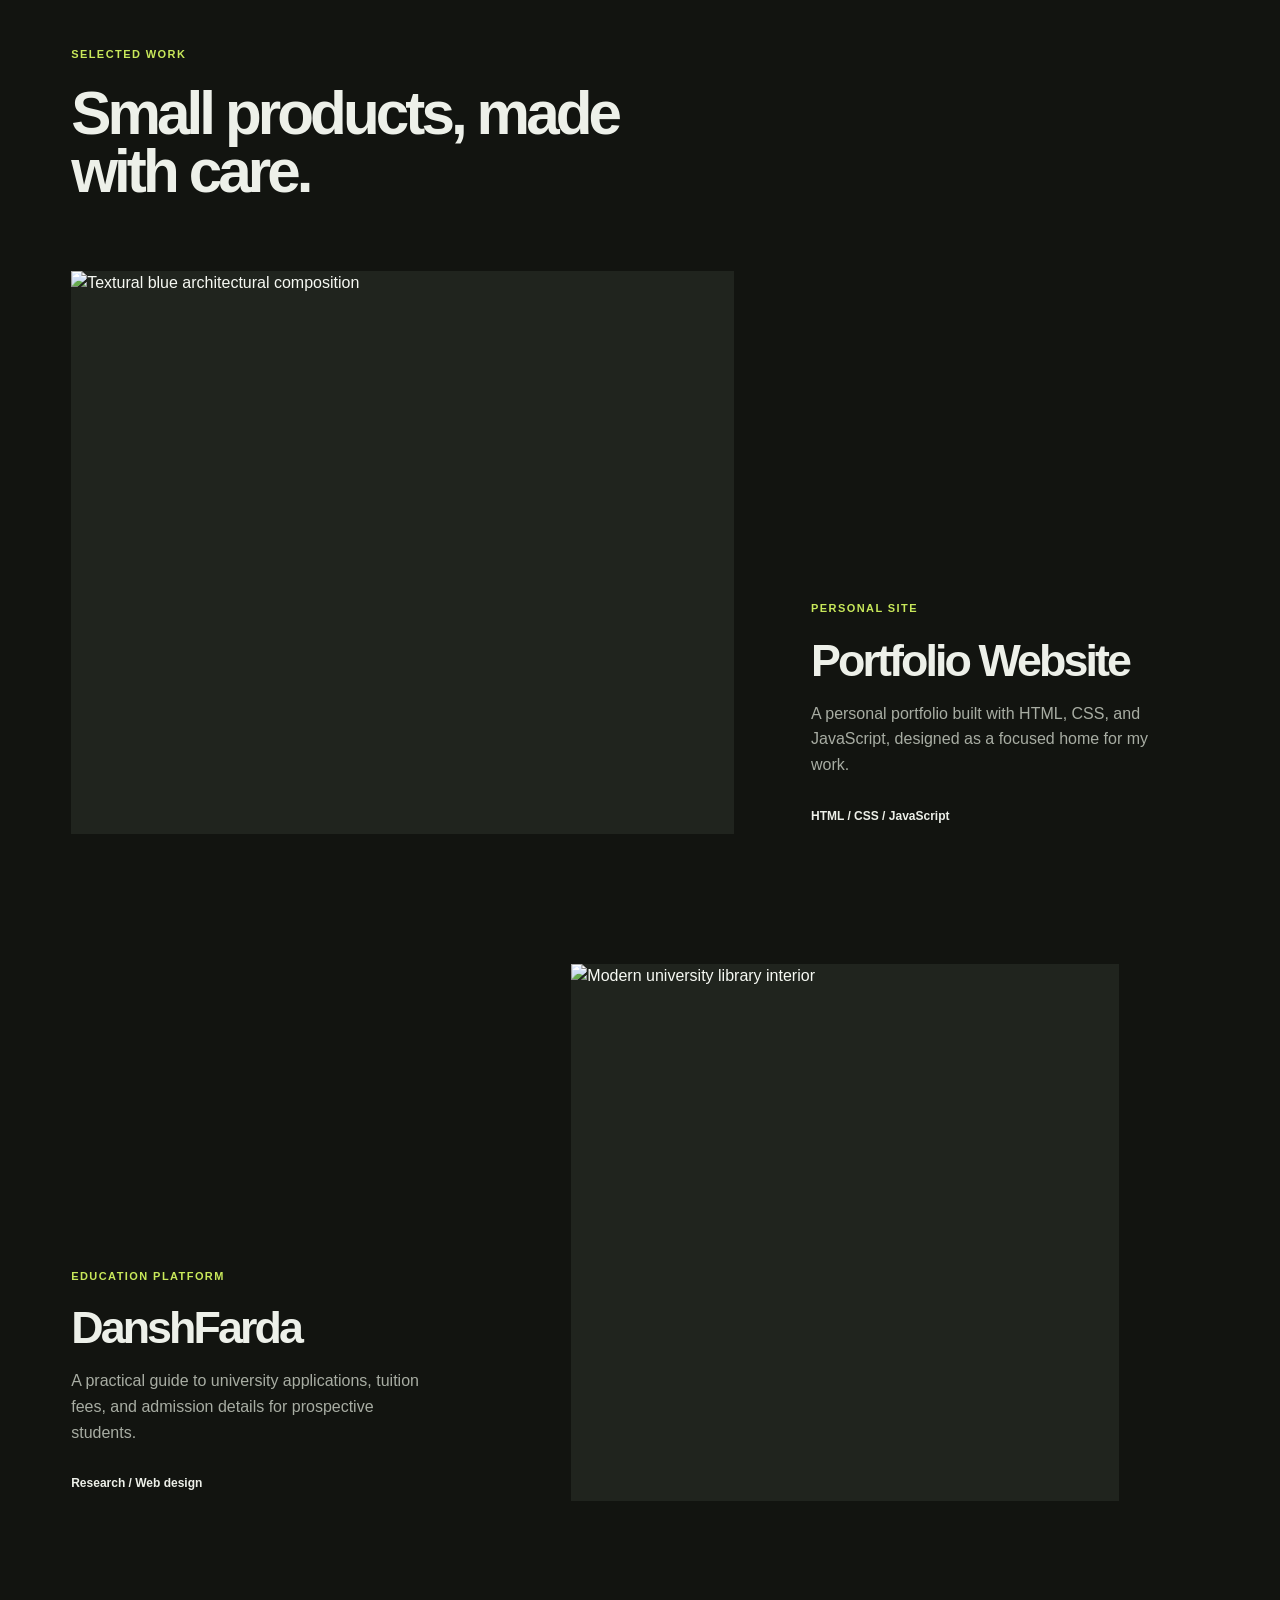
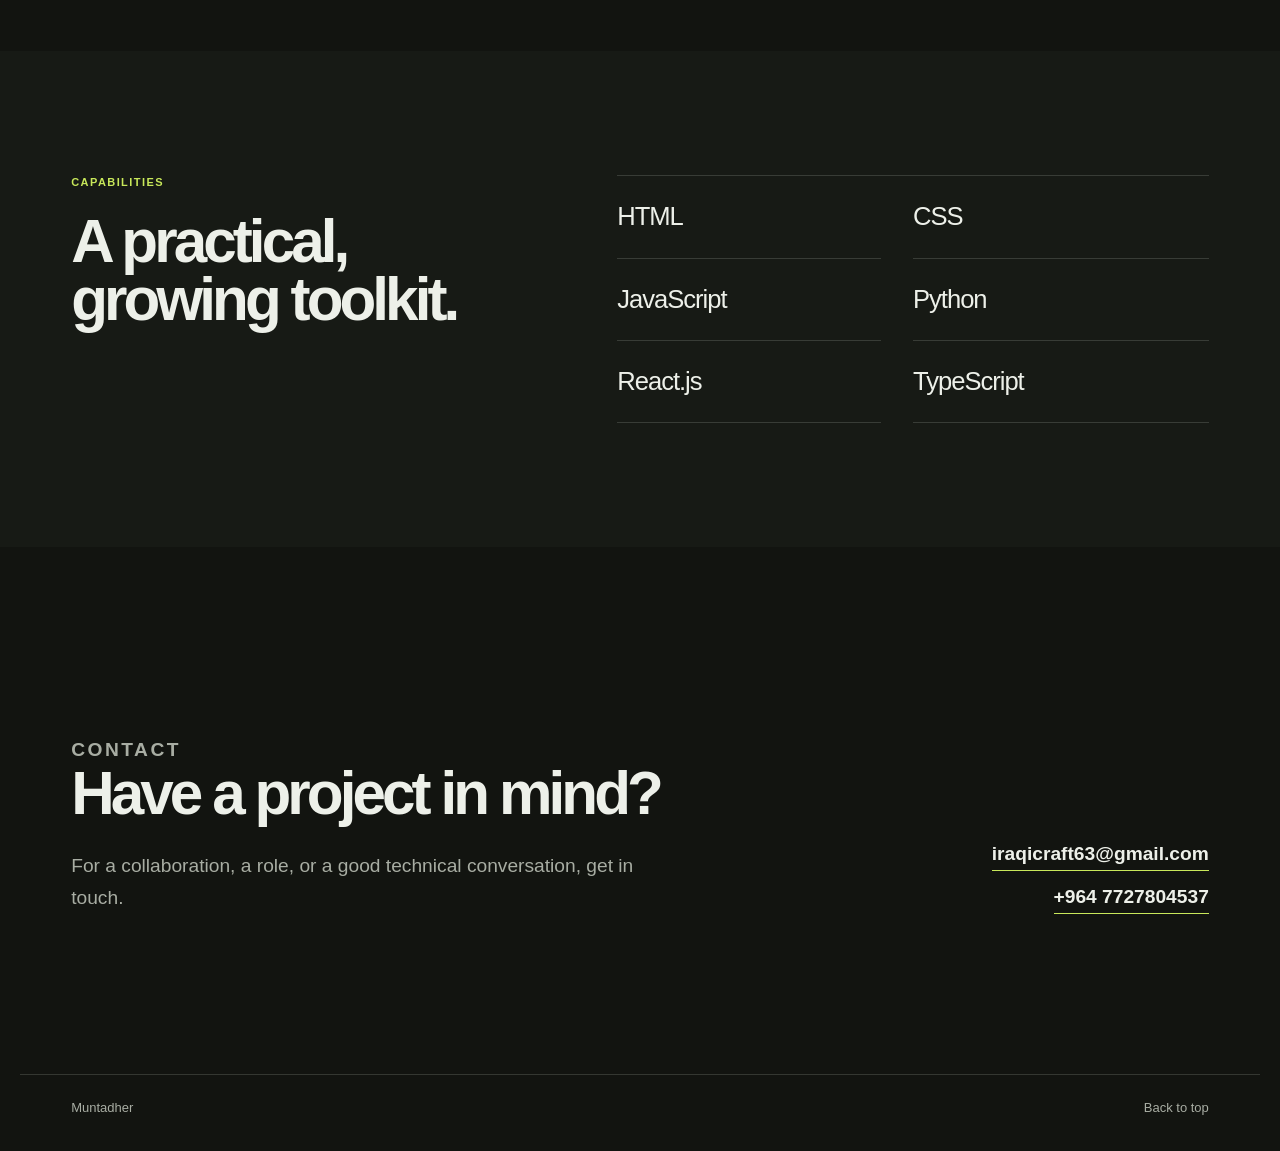
==== commit 4dd2d563: "web redesign" ====
--- a/index.html
+++ b/index.html
@@ -1,133 +1,97 @@
-<!DOCTYPE html>
+<!doctype html>
 <html lang="en">
+<head>
+  <meta charset="UTF-8">
+  <meta name="viewport" content="width=device-width, initial-scale=1.0">
+  <meta name="description" content="Muntadher is a computer engineering student building thoughtful web experiences.">
+  <title>Muntadher - Web Developer</title>
+  <link rel="stylesheet" href="style.css">
+</head>
+<body>
+  <header class="site-header">
+    <nav class="site-nav" aria-label="Primary navigation">
+      <a class="wordmark" href="#home" aria-label="Muntadher home">M.</a>
+      <div class="nav-links">
+        <a class="is-active" href="#home">Home</a>
+        <a href="#about">About</a>
+        <a href="#projects">Projects</a>
+        <a href="#contact">Contact</a>
+      </div>
+      <button class="theme-toggle" type="button" aria-label="Switch color theme">Theme</button>
+    </nav>
+  </header>
 
-<head>
-    <meta charset="UTF-8">
-    <meta name="viewport" content="width=device-width, initial-scale=1.0">
-    <title>Portfolio</title>
-    <link rel="preconnect" href="https://fonts.googleapis.com">
-    <link rel="preconnect" href="https://fonts.gstatic.com" crossorigin>
-    <link href="https://fonts.googleapis.com/css2?family=Outfit:wght@300;400;600;700&display=swap" rel="stylesheet">
-    <link rel="stylesheet" href="style.css">
-</head>
+  <main>
+    <section class="hero" id="home">
+      <div class="hero-copy reveal">
+        <p class="kicker">Computer engineering student</p>
+        <h1>Digital work with a clear point of view.</h1>
+        <p class="hero-intro">I build responsive web experiences where clean code and considered visual design meet.</p>
+        <a class="button" href="#projects">View projects</a>
+      </div>
+      <figure class="hero-image reveal reveal-delay">
+        <img src="https://picsum.photos/seed/muntadher-studio/1400/1800" alt="Abstract architectural light and shadow">
+      </figure>
+    </section>
 
-<body>
-    <canvas id="star-canvas"></canvas>
+    <section class="about-section" id="about">
+      <p class="section-mark">About</p>
+      <div class="about-copy">
+        <h2>Ideas become useful when they are built well.</h2>
+        <p>I am Muntadher, a Computer Engineering student focused on web development and design. I enjoy turning an idea into a fast, accessible, user-friendly experience.</p>
+      </div>
+      <aside class="availability">Open to thoughtful collaborations.</aside>
+    </section>
 
-    <div id="main-container">
-        <!-- Floating Navigation -->
-        <nav id="floating-nav">
-            <div class="nav-logo">
-                <div class="logo-box">M</div>
-            </div>
+    <section class="projects-section" id="projects">
+      <div class="project-heading">
+        <p class="section-mark">Selected work</p>
+        <h2>Small products, made with care.</h2>
+      </div>
+      <article class="project project-primary">
+        <div class="project-image"><img src="https://picsum.photos/seed/portfolio-interface/1500/1000" alt="Textural blue architectural composition"></div>
+        <div class="project-details">
+          <p class="project-type">Personal site</p>
+          <h3>Portfolio Website</h3>
+          <p>A personal portfolio built with HTML, CSS, and JavaScript, designed as a focused home for my work.</p>
+          <span>HTML / CSS / JavaScript</span>
+        </div>
+      </article>
+      <article class="project project-secondary">
+        <div class="project-details">
+          <p class="project-type">Education platform</p>
+          <h3>DanshFarda</h3>
+          <p>A practical guide to university applications, tuition fees, and admission details for prospective students.</p>
+          <span>Research / Web design</span>
+        </div>
+        <div class="project-image"><img src="https://picsum.photos/seed/university-library/1200/1600" alt="Modern university library interior"></div>
+      </article>
+    </section>
 
-            <ul class="nav-links">
-                <li><a href="#" class="active">Home</a></li>
-                <li><a href="#about">About</a></li>
-                <li><a href="#projects">Projects</a></li>
-                <li><a href="#contact">Contact</a></li>
-            </ul>
+    <section class="stack-section" id="skills">
+      <div>
+        <p class="section-mark">Capabilities</p>
+        <h2>A practical, growing toolkit.</h2>
+      </div>
+      <ul class="skill-list" aria-label="Technical skills">
+        <li>HTML</li><li>CSS</li><li>JavaScript</li><li>Python</li><li>React.js</li><li>TypeScript</li>
+      </ul>
+    </section>
 
-            <button id="theme-toggle" aria-label="Toggle Theme">
-                <!-- Sun Icon (Default for dark mode) -->
-                <svg class="theme-icon" xmlns="http://www.w3.org/2000/svg" width="24" height="24" viewBox="0 0 24 24"
-                    fill="none" stroke="currentColor" stroke-width="2" stroke-linecap="round" stroke-linejoin="round">
-                    <circle cx="12" cy="12" r="5"></circle>
-                    <line x1="12" y1="1" x2="12" y2="3"></line>
-                    <line x1="12" y1="21" x2="12" y2="23"></line>
-                    <line x1="4.22" y1="4.22" x2="5.64" y2="5.64"></line>
-                    <line x1="18.36" y1="18.36" x2="19.78" y2="19.78"></line>
-                    <line x1="1" y1="12" x2="3" y2="12"></line>
-                    <line x1="21" y1="12" x2="23" y2="12"></line>
-                    <line x1="4.22" y1="19.78" x2="5.64" y2="18.36"></line>
-                    <line x1="18.36" y1="5.64" x2="19.78" y2="4.22"></line>
-                </svg>
-            </button>
-        </nav>
+    <section class="contact-section" id="contact">
+      <div>
+        <p class="section-mark">Contact</p>
+        <h2>Have a project in mind?</h2>
+        <p>For a collaboration, a role, or a good technical conversation, get in touch.</p>
+      </div>
+      <div class="contact-links">
+        <a href="mailto:iraqicraft63@gmail.com">iraqicraft63@gmail.com</a>
+        <a href="tel:+9647727804537">+964 7727804537</a>
+      </div>
+    </section>
+  </main>
 
-        <!-- Main Content Area -->
-        <main id="content">
-            <section id="home" class="hero-section">
-                <h1>Welcome to My Portfolio</h1>
-                <p>Exploring the cosmos of code and design.</p><br>
-            </section>
-
-            <!-- About Section -->
-            <section id="about" class="page-section">
-                <div class="intro-container">
-                    <h2>Hello, I'm Muntadher!</h2>
-                    <p>
-                        I am a Computer Engineering Student with a passion for web development and design.
-                        I specialize in building modern, responsive, and user-friendly web applications.
-                        With a passion for clean code and creative design, I turn ideas into reality.
-                    </p>
-                </div>
-            </section>
-
-            <!-- Projects Section -->
-            <section id="projects" class="page-section">
-                <h2>My Projects</h2>
-                <div class="projects-grid">
-                    <div class="project-card">
-                        <div class="project-content">
-                            <h3>Portfolio Website</h3>
-                            <p>A personal portfolio built with HTML, CSS, and JS, featuring a dark glassmorphism theme.
-                            </p>
-                        </div>
-                    </div>
-                    <div class="project-card">
-                        <div class="project-content">
-                            <h3>DanshFarda</h3>
-                            <p>A website about applying for universities, including tuition fees and admission details.
-                            </p>
-                        </div>
-                    </div>
-                </div>
-            </section>
-
-            <!-- Skills Section -->
-            <section id="skills" class="page-section">
-                <div class="skills-container">
-                    <h3>My Tech Stack</h3>
-                    <div class="skills-grid">
-                        <div class="skill-card">
-                            <span class="skill-name">HTML</span>
-                        </div>
-                        <div class="skill-card">
-                            <span class="skill-name">CSS</span>
-                        </div>
-                        <div class="skill-card">
-                            <span class="skill-name">JavaScript</span>
-                        </div>
-                        <div class="skill-card">
-                            <span class="skill-name">Python</span>
-                        </div>
-                        <div class="skill-card">
-                            <span class="skill-name">React.js</span>
-                        </div>
-                        <div class="skill-card">
-                            <span class="skill-name">TypeScript</span>
-                        </div>
-                    </div>
-                </div>
-            </section>
-
-
-            <!-- Contact Section -->
-            <section id="contact" class="page-section">
-                <h1>Get in Touch</h1>
-                <p>Feel free to reach out for collaborations or just a chat!</p>
-                <div style="margin-top: 1.5rem;">
-                    <p>Email: <a href="mailto:email@example.com"
-                            style="color: var(--accent-color); text-decoration: none;">iraqicraft63@gmail.com</a></p>
-                    <p>Phone: <a href="tel:+1234567890" style="color: var(--accent-color); text-decoration: none;">
-                            +964 7727804537</a></p>
-                </div>
-            </section>
-        </main>
-    </div>
-
-    <script src="script.js"></script>
+  <footer class="site-footer"><span>Muntadher</span><a href="#home">Back to top</a></footer>
+  <script src="script.js"></script>
 </body>
-
-</html>+</html>
--- a/style.css
+++ b/style.css
@@ -1,372 +1,60 @@
-:root {
-    --bg-color: #000000;
-    /* Black */
-    --text-color: #ffffff;
-    --accent-color: #ffd700;
-    /* Gold */
-    --input-bg: rgba(255, 255, 255, 0.1);
-    --glass-border: rgba(255, 255, 255, 0.2);
-    --font-main: 'Outfit', sans-serif;
-    --transition-speed: 0.4s;
-}
-
-[data-theme="light"] {
-    --bg-color: #ffffff;
-    --text-color: #1a1a1a;
-    --accent-color: #d4af37;
-    --input-bg: rgba(0, 0, 0, 0.05);
-    --glass-border: rgba(0, 0, 0, 0.1);
-}
-
-* {
-    margin: 0;
-    padding: 0;
-    box-sizing: border-box;
-}
-
-body {
-    background-color: var(--bg-color);
-    color: var(--text-color);
-    font-family: var(--font-main);
-    overflow-x: hidden;
-    transition: background-color var(--transition-speed);
-    min-height: 100vh;
-    width: 100vw;
-    scroll-behavior: smooth;
-}
-
-html {
-    scroll-behavior: smooth;
-}
-
-/* Background Canvas */
-#star-canvas {
-    position: fixed;
-    top: 0;
-    left: 0;
-    width: 100%;
-    height: 100%;
-    z-index: 0;
-    pointer-events: none;
-}
-
-/* Floating Navigation */
-#floating-nav {
-    position: fixed;
-    top: 30px;
-    left: 50%;
-    transform: translateX(-50%);
-    display: flex;
-    align-items: center;
-    justify-content: space-between;
-    width: 90%;
-    max-width: 800px;
-    background: rgba(20, 20, 20, 0.4);
-    /* Dark semi-transparent */
-    backdrop-filter: blur(15px);
-    -webkit-backdrop-filter: blur(15px);
-    padding: 1rem 2rem;
-    border-radius: 50px;
-    border: 1px solid rgba(255, 255, 255, 0.1);
-    box-shadow: 0 10px 30px rgba(0, 0, 0, 0.5);
-    z-index: 1000;
-    transition: all 0.3s ease;
-}
-
-[data-theme="light"] #floating-nav {
-    background: rgba(255, 255, 255, 0.5);
-    border: 1px solid rgba(0, 0, 0, 0.1);
-}
-
-/* Logo */
-.nav-logo {
-    display: flex;
-    align-items: center;
-}
-
-.logo-box {
-    width: 40px;
-    height: 40px;
-    background: var(--text-color);
-    color: var(--bg-color);
-    display: flex;
-    align-items: center;
-    justify-content: center;
-    font-weight: bold;
-    font-size: 1.2rem;
-    border-radius: 8px;
-    box-shadow: 0 0 10px rgba(255, 255, 255, 0.2);
-}
-
-/* Nav Links */
-.nav-links {
-    list-style: none;
-    display: flex;
-    gap: 2.5rem;
-    margin: 0;
-    padding: 0;
-}
-
-.nav-links li {
-    margin: 0;
-}
-
-.nav-links a {
-    position: relative;
-    text-decoration: none;
-    color: var(--text-color);
-    font-size: 1rem;
-    font-weight: 500;
-    transition: color 0.3s, text-shadow 0.3s;
-    opacity: 0.8;
-}
-
-.nav-links a:hover,
-.nav-links a.active {
-    opacity: 1;
-    color: var(--text-color);
-    /* Glow effect */
-    text-shadow: 0 0 12px var(--text-color);
-}
-
-/* Underline Animation */
-.nav-links a::after {
-    content: '';
-    position: absolute;
-    bottom: -10px;
-    left: 50%;
-    transform: translateX(-50%);
-    width: 0%;
-    height: 2px;
-    background-color: var(--text-color);
-    /* Match text color like reference */
-    transition: width 0.3s ease;
-    box-shadow: 0 0 8px var(--text-color);
-}
-
-.nav-links a:hover::after,
-.nav-links a.active::after {
-    width: 100%;
-}
-
-/* Theme Toggle Button */
-#theme-toggle {
-    background: none;
-    border: none;
-    cursor: pointer;
-    color: var(--text-color);
-    transition: transform 0.3s ease, filter 0.3s;
-    display: flex;
-    align-items: center;
-    justify-content: center;
-}
-
-#theme-toggle:hover {
-    transform: rotate(15deg) scale(1.1);
-    filter: drop-shadow(0 0 5px var(--text-color));
-}
-
-
-/* Content */
-main#content {
-    padding: 2rem;
-    padding-top: 120px;
-    /* Safe space for floating nav */
-    width: 100%;
-    /* height: 100%; Removed to allow content to grow */
-    display: flex;
-    flex-direction: column;
-    align-items: center;
-    justify-content: flex-start;
-    transition: padding-left var(--transition-speed) ease;
-    position: relative;
-    z-index: 2;
-}
-
-
-
-.hero-section {
-    text-align: center;
-}
-
-.hero-section h1 {
-    font-size: 4rem;
-    margin-bottom: 2rem;
-    text-shadow: 0 0 20px rgba(255, 215, 0, 0.3);
-}
-
-@media (max-width: 768px) {
-    .hero-section h1 {
-        font-size: 2.5rem;
-    }
-}
-
-/* Page Sections */
-.page-section {
-    max-width: 800px;
-    width: fit-content;
-    margin: 0 auto;
-    text-align: center;
-    padding: 2rem;
-    display: flex;
-    flex-direction: column;
-    justify-content: center;
-    scroll-margin-top: 150px;
-    background: rgba(255, 255, 255, 0.03);
-    backdrop-filter: blur(10px);
-    border-radius: 20px;
-    border: 1px solid var(--glass-border);
-}
-
-.page-section h1 {
-    font-size: 3rem;
-    margin-bottom: 1rem;
-    color: var(--accent-color);
-}
-
-.page-section p {
-    font-size: 1.5rem;
-    line-height: 1.6;
-}
-
-/* Active Link State */
-.nav-links a.active {
-    color: var(--accent-color);
-}
-
-/* Sections Spacing */
-.page-section {
-    margin-bottom: 8rem;
-}
-
-#intro,
-#skills {
-    display: flex;
-    flex-direction: column;
-    gap: 2rem;
-}
-
-.intro-container h2 {
-    font-size: 2.5rem;
-    margin-bottom: 1rem;
-    color: var(--text-color);
-}
-
-.intro-container p {
-    font-size: 1.1rem;
-    opacity: 0.9;
-    max-width: 600px;
-    margin: 0 auto;
-}
-
-.skills-container h3 {
-    font-size: 2rem;
-    margin-bottom: 1.5rem;
-    color: var(--accent-color);
-}
-
-.skills-grid {
-    display: flex;
-    flex-wrap: wrap;
-    justify-content: center;
-    gap: 1.5rem;
-}
-
-.skill-card {
-    background: rgba(255, 255, 255, 0.05);
-    backdrop-filter: blur(5px);
-    border: 1px solid var(--glass-border);
-    padding: 1rem 2rem;
-    border-radius: 12px;
-    transition: all 0.3s ease;
-    cursor: default;
-    position: relative;
-    overflow: hidden;
-}
-
-.skill-card:hover {
-    transform: translateY(-5px);
-    background: rgba(255, 255, 255, 0.1);
-    box-shadow: 0 5px 15px rgba(0, 0, 0, 0.3);
-    border-color: var(--accent-color);
-}
-
-.skill-name {
-    font-size: 1.2rem;
-    font-weight: 600;
-    color: var(--text-color);
-    letter-spacing: 0.5px;
-}
-
-[data-theme="light"] .skill-card {
-    background: rgba(0, 0, 0, 0.05);
-    box-shadow: 0 2px 10px rgba(0, 0, 0, 0.05);
-}
-
-[data-theme="light"] .skill-card:hover {
-    background: rgba(0, 0, 0, 0.08);
-    box-shadow: 0 5px 15px rgba(0, 0, 0, 0.1);
-}
-
-/* Projects Section */
-#projects {
-    margin-bottom: 4rem;
-}
-
-#projects h2 {
-    font-size: 2.5rem;
-    margin-bottom: 2rem;
-    color: var(--accent-color);
-}
-
-.projects-grid {
-    display: grid;
-    grid-template-columns: repeat(auto-fit, minmax(280px, 1fr));
-    gap: 2rem;
-    width: 100%;
-}
-
-.project-card {
-    background: rgba(255, 255, 255, 0.05);
-    backdrop-filter: blur(10px);
-    border: 1px solid var(--glass-border);
-    border-radius: 16px;
-    overflow: hidden;
-    transition: transform 0.3s ease, box-shadow 0.3s ease;
-    min-height: 200px;
-    display: flex;
-    flex-direction: column;
-    justify-content: center;
-}
-
-.project-card:hover {
-    transform: translateY(-8px);
-    box-shadow: 0 10px 30px rgba(0, 0, 0, 0.3);
-    border-color: var(--accent-color);
-}
-
-.project-content {
-    padding: 2rem;
-    text-align: left;
-}
-
-.project-content h3 {
-    font-size: 1.5rem;
-    margin-bottom: 0.8rem;
-    color: var(--text-color);
-}
-
-.project-content p {
-    font-size: 1rem;
-    line-height: 1.5;
-    opacity: 0.8;
-}
-
-[data-theme="light"] .project-card {
-    background: rgba(0, 0, 0, 0.05);
-    box-shadow: 0 4px 6px rgba(0, 0, 0, 0.05);
-}
-
-[data-theme="light"] .project-card:hover {
-    box-shadow: 0 10px 20px rgba(0, 0, 0, 0.1);
-}+:root { --ink:#121410; --surface:#171a15; --soft:#20241e; --line:rgba(230,237,220,.16); --text:#edf0e9; --muted:#a8ada3; --accent:#c8e85a; --max:1240px; color-scheme:dark; }
+[data-theme="light"] { --ink:#eef0e9; --surface:#e4e8df; --soft:#d9ded2; --line:rgba(24,29,22,.15); --text:#151814; --muted:#555d51; --accent:#62730b; color-scheme:light; }
+* { box-sizing:border-box; }
+html { scroll-behavior:smooth; }
+body { margin:0; background:var(--ink); color:var(--text); font-family:"Aptos", "Segoe UI", Arial, sans-serif; font-size:16px; line-height:1.45; transition:background .35s ease,color .35s ease; }
+a { color:inherit; text-decoration:none; }
+.site-header { height:72px; display:flex; align-items:center; padding:0 4vw; position:sticky; top:0; z-index:2; background:color-mix(in srgb, var(--ink) 88%, transparent); backdrop-filter:blur(16px); border-bottom:1px solid var(--line); }
+.site-nav { width:min(100%,var(--max)); margin:auto; display:grid; grid-template-columns:1fr auto 1fr; align-items:center; gap:24px; }
+.wordmark { color:var(--accent); font-size:27px; font-weight:800; letter-spacing:-.09em; width:max-content; }
+.nav-links { display:flex; align-items:center; gap:25px; font-size:14px; }
+.nav-links a { color:var(--muted); transition:color .2s ease; }
+.nav-links a:hover,.nav-links a:focus-visible,.nav-links .is-active { color:var(--text); }
+.theme-toggle { justify-self:end; appearance:none; border:0; border-bottom:1px solid var(--text); padding:2px 0; background:transparent; color:var(--text); cursor:pointer; font:inherit; font-size:13px; }
+.theme-toggle:focus-visible,a:focus-visible { outline:2px solid var(--accent); outline-offset:5px; }
+main { max-width:var(--max); margin:auto; padding:0 4vw; }
+.hero { min-height:calc(100dvh - 72px); display:grid; grid-template-columns:minmax(0, .92fr) minmax(340px, .78fr); align-items:center; gap:clamp(42px,8vw,140px); padding:56px 0 84px; }
+.hero-copy { max-width:650px; }
+.kicker,.section-mark,.project-type { margin:0 0 22px; color:var(--accent); font-size:11px; font-weight:700; letter-spacing:.13em; text-transform:uppercase; }
+h1,h2,h3 { margin:0; letter-spacing:-.065em; line-height:.96; font-weight:750; }
+h1 { font-size:clamp(3.5rem,7.2vw,7.2rem); max-width:700px; }
+h2 { font-size:clamp(2.4rem,4.7vw,5rem); }
+h3 { font-size:clamp(2rem,3.5vw,3.8rem); }
+.hero-intro { max-width:460px; margin:30px 0 34px; color:var(--muted); font-size:clamp(1rem,1.5vw,1.2rem); line-height:1.6; }
+.button { display:inline-flex; align-items:center; min-height:46px; padding:0 20px; background:var(--accent); color:#1a1d14; font-size:14px; font-weight:800; transition:transform .25s ease, background .25s ease; }
+.button:hover { background:#d9f779; transform:translateY(-3px); }
+.button:active { transform:translateY(-1px) scale(.98); }
+.hero-image { margin:0; height:min(68dvh,720px); min-height:460px; overflow:hidden; background:var(--soft); }
+img { width:100%; height:100%; object-fit:cover; display:block; filter:saturate(.72) contrast(1.08); }
+.hero-image img { animation:hero-image-in 1.05s cubic-bezier(.16,1,.3,1) both; }
+.about-section { display:grid; grid-template-columns:.35fr 1fr; gap:clamp(32px,8vw,120px); padding:150px 0; border-top:1px solid var(--line); position:relative; }
+.about-copy { max-width:690px; }
+.about-copy p,.contact-section p { color:var(--muted); max-width:615px; margin:27px 0 0; font-size:clamp(1.03rem,1.5vw,1.22rem); line-height:1.65; }
+.availability { grid-column:2; justify-self:end; margin-top:36px; color:var(--text); font-size:14px; border-left:2px solid var(--accent); padding-left:14px; }
+.projects-section { padding:50px 0 150px; }
+.project-heading { max-width:650px; margin-bottom:70px; }
+.project { display:grid; grid-template-columns:1.5fr .9fr; gap:clamp(28px,6vw,96px); align-items:end; margin-top:42px; }
+.project-secondary { grid-template-columns:.85fr 1.1fr; margin:130px 7vw 0 0; }
+.project-image { height:clamp(310px,44vw,600px); overflow:hidden; background:var(--soft); }
+.project-secondary .project-image { height:clamp(380px,42vw,650px); }
+.project-image img { transition:transform .7s cubic-bezier(.16,1,.3,1),filter .35s ease; }
+.project:hover img { transform:scale(1.045); filter:saturate(1) contrast(1.05); }
+.project-details { padding-bottom:8px; }
+.project-details p:not(.project-type) { margin:19px 0 25px; color:var(--muted); max-width:360px; line-height:1.6; }
+.project-details span { font-size:12px; color:var(--text); font-weight:700; }
+.stack-section { display:grid; grid-template-columns:.75fr 1fr; gap:clamp(32px,8vw,120px); padding:124px 0; background:var(--surface); margin:0 calc(50% - 50vw); padding-left:max(4vw,calc((100vw - var(--max))/2 + 4vw)); padding-right:max(4vw,calc((100vw - var(--max))/2 + 4vw)); }
+.skill-list { list-style:none; margin:0; padding:0; display:grid; grid-template-columns:repeat(2, minmax(0,1fr)); border-top:1px solid var(--line); }
+.skill-list li { padding:22px 0; border-bottom:1px solid var(--line); font-size:clamp(1.25rem,2vw,1.8rem); letter-spacing:-.04em; }
+.skill-list li:nth-child(odd) { margin-right:32px; }
+.contact-section { display:grid; grid-template-columns:1fr auto; align-items:end; gap:40px; padding:160px 0; }
+.contact-links { display:flex; flex-direction:column; gap:12px; align-items:flex-end; font-size:clamp(1rem,1.5vw,1.25rem); font-weight:700; }
+.contact-links a { border-bottom:1px solid var(--accent); padding-bottom:2px; }
+.site-footer { max-width:var(--max); margin:auto; padding:24px 4vw 34px; border-top:1px solid var(--line); color:var(--muted); display:flex; justify-content:space-between; font-size:13px; }
+.site-footer a:hover { color:var(--accent); }
+.reveal { animation:rise .8s cubic-bezier(.16,1,.3,1) both; }
+.reveal-delay { animation-delay:.13s; }
+@keyframes rise { from { opacity:0; transform:translateY(22px); } to { opacity:1; transform:none; } }
+@keyframes hero-image-in { from { transform:scale(1.06); } to { transform:scale(1); } }
+@media (max-width:760px) { .site-header { height:64px; } .site-nav { grid-template-columns:auto 1fr auto; gap:14px; } .nav-links { gap:14px; justify-content:center; font-size:12px; } main { padding:0 22px; } .hero { min-height:auto; grid-template-columns:1fr; gap:42px; padding:70px 0 88px; } .hero-image { height:62vw; min-height:330px; } .about-section,.stack-section,.contact-section { grid-template-columns:1fr; padding-top:88px; padding-bottom:88px; } .availability { grid-column:auto; justify-self:start; margin-top:0; } .projects-section { padding-bottom:88px; } .project,.project-secondary { grid-template-columns:1fr; margin:52px 0 0; gap:24px; } .project-secondary .project-details { order:2; } .project-secondary .project-image { height:82vw; } .project-image { height:66vw; } .stack-section { margin-left:-22px; margin-right:-22px; padding-left:22px; padding-right:22px; } .skill-list { grid-template-columns:1fr; } .skill-list li:nth-child(odd) { margin-right:0; } .contact-links { align-items:flex-start; } .site-footer { padding-left:22px; padding-right:22px; } }
+@media (max-width:500px) { .nav-links a:nth-child(2),.nav-links a:nth-child(3) { display:none; } h1 { font-size:3.35rem; } .theme-toggle { font-size:12px; } }
+@media (prefers-reduced-motion:reduce) { *,*::before,*::after { animation-duration:.01ms !important; animation-iteration-count:1 !important; scroll-behavior:auto !important; transition-duration:.01ms !important; } }
